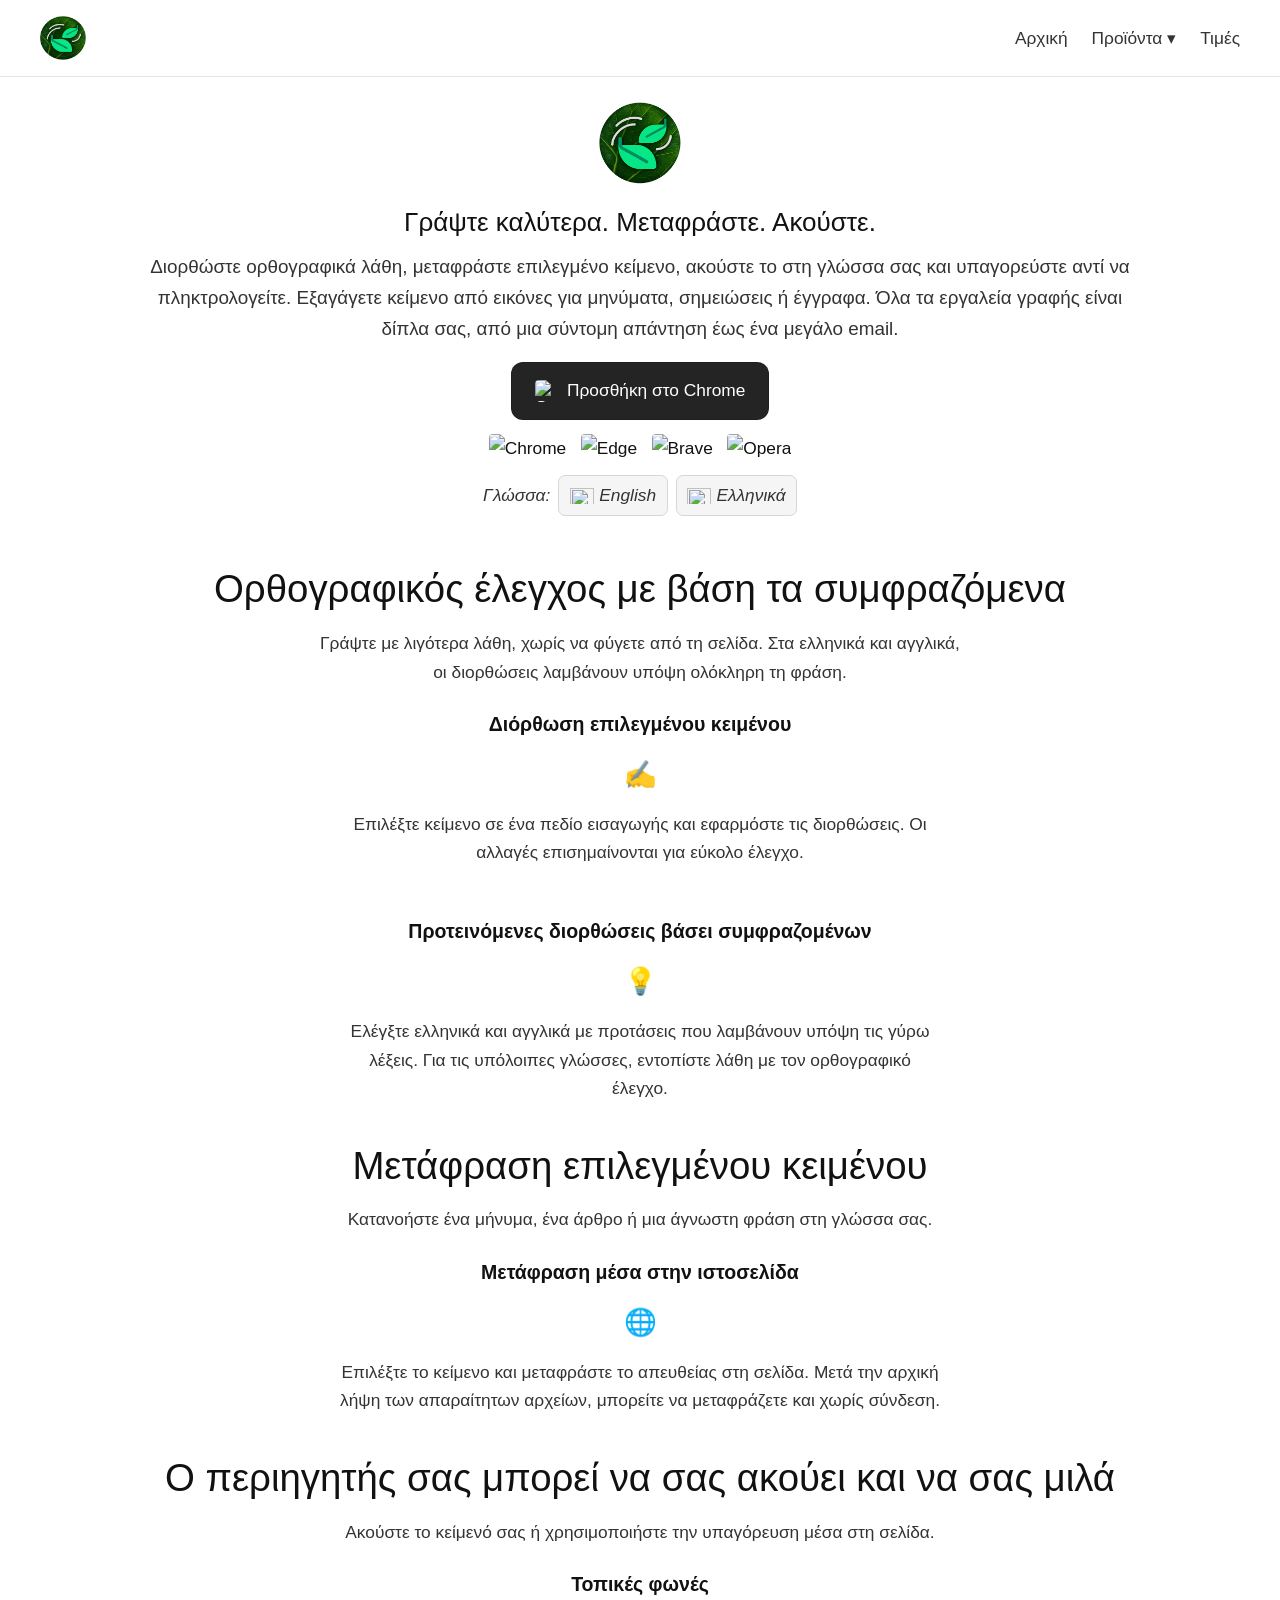
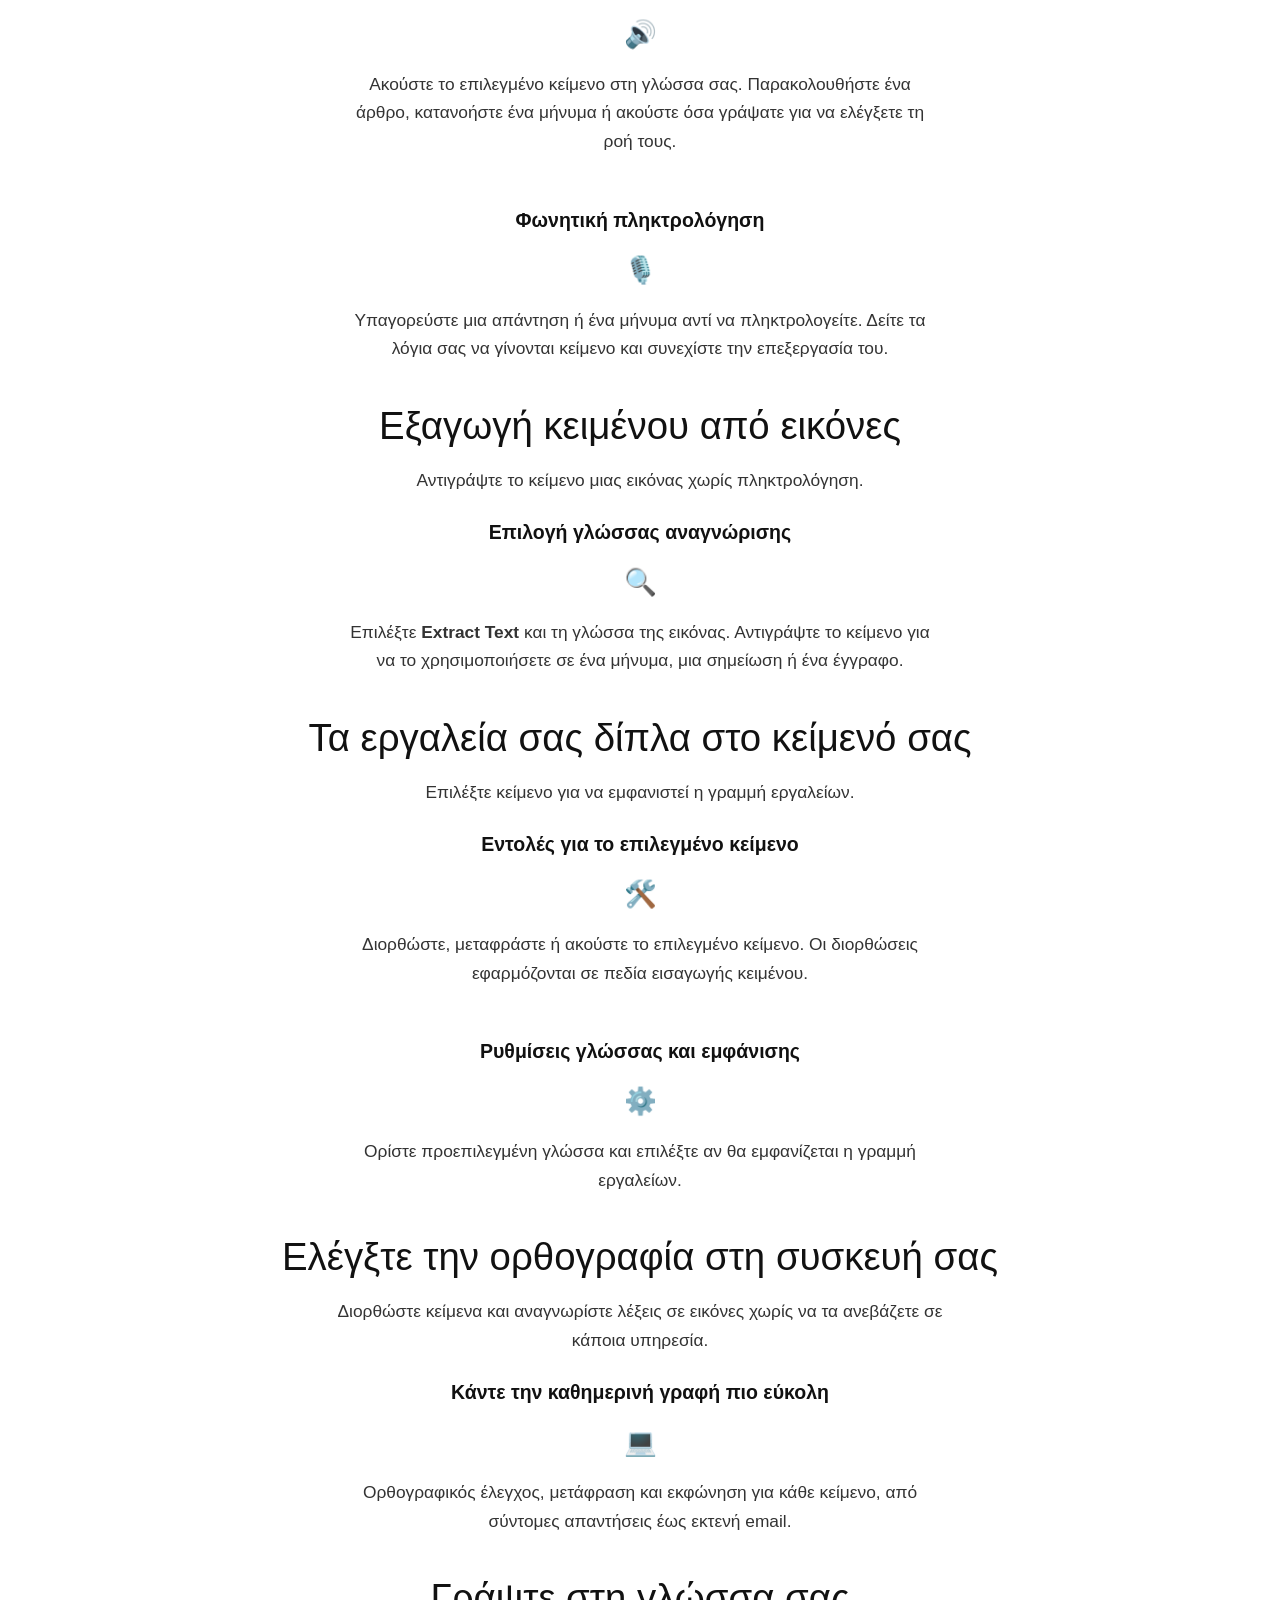
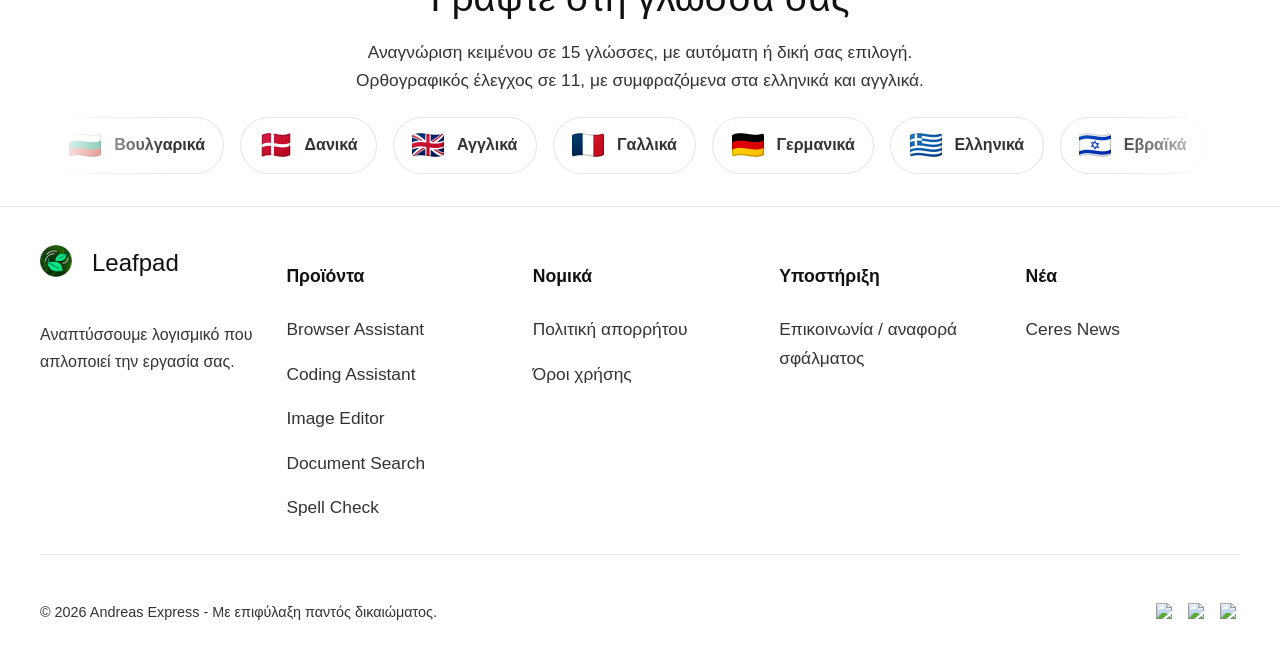
==== index-el.html @ f29f30d4 "Use standard privacy-policy.html page name" ====
<!DOCTYPE html>
<html lang="el">
<head>
<meta charset="UTF-8">
<meta name="viewport" content="width=device-width, initial-scale=1">
<title>Leafpad — Ορθογραφία, μετάφραση και φωνή</title>
<meta name="description" content="Ορθογραφικός έλεγχος, μετάφραση, υπαγόρευση και εξαγωγή κειμένου από εικόνες.">
<link rel="icon" href="web/favicon-7.png" type="image/png">
<link rel="apple-touch-icon" href="web/favicon-7.png">
<link rel="canonical" href="https://libandreas.github.io/leafpad/index-el.html">
<link rel="alternate" hreflang="en" href="https://libandreas.github.io/leafpad/index.html">
<link rel="alternate" hreflang="el" href="https://libandreas.github.io/leafpad/index-el.html">
<link rel="stylesheet" href="web/styles.css">
<link rel="stylesheet" href="web/page.css">
<script src="web/header.js" defer></script>
<script src="web/page.js" defer></script>
</head>
<body class="product-theme-page spell-page">
<nav class="top-nav">
	<div class="nav-content">
		<div class="nav-left">
			<a href="https://ceres-assistant.com/" class="nav-logo">
				<img src="web/favicon-7.png" alt="Leafpad Spell Check" title="Leafpad Spell Check" class="hero-logo-small">
			</a>
		</div>

		<div class="nav-right">
			<a href="https://ceres-assistant.com/" class="nav-link">Αρχική</a>
			<a href="#products" class="nav-link dropdown-trigger" aria-haspopup="true" aria-expanded="false">Προϊόντα &#9662;</a>
			<div class="dropdown-menu">
<a href="https://ceres-assistant.com/ceres-browser/"><strong>Browser Assistant</strong></a>
<a href="https://ceres-assistant.com/ceres-ide/"><strong>Coding Assistant</strong></a>
<a href="https://libandreas.github.io/luna-crop/index-el.html"><strong>Image Editor</strong></a>
<a href="https://libandreas.github.io/whirlpool/index-el.html"><strong>Document Search</strong></a>
<a href="https://libandreas.github.io/leafpad/index-el.html"><strong>Spell Check</strong></a>
</div>
			<a target="_blank" rel="noopener noreferrer" href="https://andreaspa.gumroad.com/l/leafpad" class="nav-link">Τιμές</a>



		</div>
	</div>
</nav>
<main class="product-page">
<div class="product-shell">
<section class="product-intro-simple">
<div class="product-intro-simple-logo"><img src="web/favicon-7.png" alt="Leafpad Spell Check"></div>
<h1 class="product-intro-simple-title">Γράψτε καλύτερα. Μεταφράστε. Ακούστε.</h1>
<p class="product-intro-simple-description">Διορθώστε ορθογραφικά λάθη, μεταφράστε επιλεγμένο κείμενο, ακούστε το στη γλώσσα σας και υπαγορεύστε αντί να πληκτρολογείτε. Εξαγάγετε κείμενο από εικόνες για μηνύματα, σημειώσεις ή έγγραφα. Όλα τα εργαλεία γραφής είναι δίπλα σας, από μια σύντομη απάντηση έως ένα μεγάλο email.</p>
<div class="product-intro-simple-actions"><div class="product-install-options"><div class="product-install-option">
<button type="button" class="pricing-cta" disabled><img src="https://www.google.com/chrome/static/images/chrome-logo-m100.svg" alt="Google Chrome"> Προσθήκη στο Chrome</button>
<span class="download-with-icons product-intro-simple-platforms"><span class="download-icons"><span title="Chrome"><img src="https://www.google.com/chrome/static/images/chrome-logo-m100.svg" alt="Chrome" width="26" height="26"></span><span title="Edge"><img src="https://img.icons8.com/color/48/ms-edge-new.png" alt="Edge" width="26" height="26"></span><span title="Brave"><img src="https://cdn.simpleicons.org/brave/FB542B" alt="Brave" width="26" height="26"></span><span title="Opera"><img src="https://cdn.simpleicons.org/opera/FF1B2D" alt="Opera" width="26" height="26"></span></span></span>
</div></div></div>
<p class="spell-language">Γλώσσα: <a href="index.html" lang="en" hreflang="en"><img src="https://flagcdn.com/24x18/gb.png" alt="" width="24" height="18"> English</a> <a href="index-el.html" lang="el" hreflang="el" aria-current="page"><img src="https://flagcdn.com/24x18/gr.png" alt="" width="24" height="18"> Ελληνικά</a></p>
</section>
<section class="product-section product-audience-section" aria-labelledby="feature-1">
<div class="product-audience-intro">
<h2 class="product-section-title" id="feature-1">Ορθογραφικός έλεγχος με βάση τα συμφραζόμενα</h2>
<p>Γράψτε με λιγότερα λάθη, χωρίς να φύγετε από τη σελίδα. Στα ελληνικά και αγγλικά, οι διορθώσεις λαμβάνουν υπόψη ολόκληρη τη φράση.</p>
</div>
<div class="product-audience-grid product-audience-grid-single">
<article class="product-audience-item">
<h3>Διόρθωση επιλεγμένου κειμένου</h3>
<div class="product-audience-icon" aria-hidden="true">✍️</div>
<p>Επιλέξτε κείμενο σε ένα πεδίο εισαγωγής και εφαρμόστε τις διορθώσεις. Οι αλλαγές επισημαίνονται για εύκολο έλεγχο.</p>
</article>
<article class="product-audience-item">
<h3>Προτεινόμενες διορθώσεις βάσει συμφραζομένων</h3>
<div class="product-audience-icon" aria-hidden="true">💡</div>
<p>Ελέγξτε ελληνικά και αγγλικά με προτάσεις που λαμβάνουν υπόψη τις γύρω λέξεις. Για τις υπόλοιπες γλώσσες, εντοπίστε λάθη με τον ορθογραφικό έλεγχο.</p>
</article>
</div>
</section>
<section class="product-section product-audience-section" aria-labelledby="feature-2">
<div class="product-audience-intro">
<h2 class="product-section-title" id="feature-2">Μετάφραση επιλεγμένου κειμένου</h2>
<p>Κατανοήστε ένα μήνυμα, ένα άρθρο ή μια άγνωστη φράση στη γλώσσα σας.</p>
</div>
<div class="product-audience-grid product-audience-grid-single">
<article class="product-audience-item">
<h3>Μετάφραση μέσα στην ιστοσελίδα</h3>
<div class="product-audience-icon" aria-hidden="true">🌐</div>
<p>Επιλέξτε το κείμενο και μεταφράστε το απευθείας στη σελίδα. Μετά την αρχική λήψη των απαραίτητων αρχείων, μπορείτε να μεταφράζετε και χωρίς σύνδεση.</p>
</article>
</div>
</section>
<section class="product-section product-audience-section" aria-labelledby="feature-3">
<div class="product-audience-intro">
<h2 class="product-section-title" id="feature-3">Ο περιηγητής σας μπορεί να σας ακούει και να σας μιλά</h2>
<p>Ακούστε το κείμενό σας ή χρησιμοποιήστε την υπαγόρευση μέσα στη σελίδα.</p>
</div>
<div class="product-audience-grid product-audience-grid-single">
<article class="product-audience-item">
<h3>Τοπικές φωνές</h3>
<div class="product-audience-icon" aria-hidden="true">🔊</div>
<p>Ακούστε το επιλεγμένο κείμενο στη γλώσσα σας. Παρακολουθήστε ένα άρθρο, κατανοήστε ένα μήνυμα ή ακούστε όσα γράψατε για να ελέγξετε τη ροή τους.</p>
</article>
<article class="product-audience-item">
<h3>Φωνητική πληκτρολόγηση</h3>
<div class="product-audience-icon" aria-hidden="true">🎙️</div>
<p>Υπαγορεύστε μια απάντηση ή ένα μήνυμα αντί να πληκτρολογείτε. Δείτε τα λόγια σας να γίνονται κείμενο και συνεχίστε την επεξεργασία του.</p>
</article>
</div>
</section>
<section class="product-section product-audience-section" aria-labelledby="feature-4">
<div class="product-audience-intro">
<h2 class="product-section-title" id="feature-4">Εξαγωγή κειμένου από εικόνες</h2>
<p>Αντιγράψτε το κείμενο μιας εικόνας χωρίς πληκτρολόγηση.</p>
</div>
<div class="product-audience-grid product-audience-grid-single">
<article class="product-audience-item">
<h3>Επιλογή γλώσσας αναγνώρισης</h3>
<div class="product-audience-icon" aria-hidden="true">🔍</div>
<p>Επιλέξτε <strong>Extract Text</strong> και τη γλώσσα της εικόνας. Αντιγράψτε το κείμενο για να το χρησιμοποιήσετε σε ένα μήνυμα, μια σημείωση ή ένα έγγραφο.</p>
</article>
</div>
</section>
<section class="product-section product-audience-section" aria-labelledby="feature-5">
<div class="product-audience-intro">
<h2 class="product-section-title" id="feature-5">Τα εργαλεία σας δίπλα στο κείμενό σας</h2>
<p>Επιλέξτε κείμενο για να εμφανιστεί η γραμμή εργαλείων.</p>
</div>
<div class="product-audience-grid product-audience-grid-single">
<article class="product-audience-item">
<h3>Εντολές για το επιλεγμένο κείμενο</h3>
<div class="product-audience-icon" aria-hidden="true">🛠️</div>
<p>Διορθώστε, μεταφράστε ή ακούστε το επιλεγμένο κείμενο. Οι διορθώσεις εφαρμόζονται σε πεδία εισαγωγής κειμένου.</p>
</article>
<article class="product-audience-item">
<h3>Ρυθμίσεις γλώσσας και εμφάνισης</h3>
<div class="product-audience-icon" aria-hidden="true">⚙️</div>
<p>Ορίστε προεπιλεγμένη γλώσσα και επιλέξτε αν θα εμφανίζεται η γραμμή εργαλείων.</p>
</article>
</div>
</section>
<section class="product-section product-audience-section" aria-labelledby="feature-6">
<div class="product-audience-intro">
<h2 class="product-section-title" id="feature-6">Ελέγξτε την ορθογραφία στη συσκευή σας</h2>
<p>Διορθώστε κείμενα και αναγνωρίστε λέξεις σε εικόνες χωρίς να τα ανεβάζετε σε κάποια υπηρεσία.</p>
</div>
<div class="product-audience-grid product-audience-grid-single">
<article class="product-audience-item">
<h3>Κάντε την καθημερινή γραφή πιο εύκολη</h3>
<div class="product-audience-icon" aria-hidden="true">💻</div>
<p>Ορθογραφικός έλεγχος, μετάφραση και εκφώνηση για κάθε κείμενο, από σύντομες απαντήσεις έως εκτενή email.</p>
</article>
</div>
</section>
<section class="product-section product-audience-section leafpad-languages" aria-labelledby="supported-languages">
<div class="product-audience-intro">
<h2 class="product-section-title" id="supported-languages">Γράψτε στη γλώσσα σας</h2>
<p>Αναγνώριση κειμένου σε 15 γλώσσες, με αυτόματη ή δική σας επιλογή. Ορθογραφικός έλεγχος σε 11, με συμφραζόμενα στα ελληνικά και αγγλικά.</p>
</div>
<div class="home-models-marquee" id="language-slider" tabindex="0" role="region" aria-label="Γλώσσες αναγνώρισης κειμένου">
<div class="home-models-track">
<div class="language-group"><div class="home-model-pill"><img src="web/flags/bg.png" alt="" width="32" height="24"><span>Βουλγαρικά</span></div>
<div class="home-model-pill"><img src="web/flags/dk.png" alt="" width="32" height="24"><span>Δανικά</span></div>
<div class="home-model-pill"><img src="web/flags/gb.png" alt="" width="32" height="24"><span>Αγγλικά</span></div>
<div class="home-model-pill"><img src="web/flags/fr.png" alt="" width="32" height="24"><span>Γαλλικά</span></div>
<div class="home-model-pill"><img src="web/flags/de.png" alt="" width="32" height="24"><span>Γερμανικά</span></div>
<div class="home-model-pill"><img src="web/flags/gr.png" alt="" width="32" height="24"><span>Ελληνικά</span></div>
<div class="home-model-pill"><img src="web/flags/il.png" alt="" width="32" height="24"><span>Εβραϊκά</span></div>
<div class="home-model-pill"><img src="web/flags/hu.png" alt="" width="32" height="24"><span>Ουγγρικά</span></div>
<div class="home-model-pill"><img src="web/flags/id.png" alt="" width="32" height="24"><span>Ινδονησιακά</span></div>
<div class="home-model-pill"><img src="web/flags/jp.png" alt="" width="32" height="24"><span>Ιαπωνικά</span></div>
<div class="home-model-pill"><img src="web/flags/br.png" alt="" width="32" height="24"><span>Πορτογαλικά (Βραζιλία)</span></div>
<div class="home-model-pill"><img src="web/flags/ro.png" alt="" width="32" height="24"><span>Ρουμανικά</span></div>
<div class="home-model-pill"><img src="web/flags/cn.png" alt="" width="32" height="24"><span>Απλοποιημένα κινεζικά</span></div>
<div class="home-model-pill"><img src="web/flags/es.png" alt="" width="32" height="24"><span>Ισπανικά (Ισπανία)</span></div>
<div class="home-model-pill"><img src="web/flags/tr.png" alt="" width="32" height="24"><span>Τουρκικά</span></div></div>
<div class="language-group" aria-hidden="true"><div class="home-model-pill"><img src="web/flags/bg.png" alt="" width="32" height="24"><span>Βουλγαρικά</span></div>
<div class="home-model-pill"><img src="web/flags/dk.png" alt="" width="32" height="24"><span>Δανικά</span></div>
<div class="home-model-pill"><img src="web/flags/gb.png" alt="" width="32" height="24"><span>Αγγλικά</span></div>
<div class="home-model-pill"><img src="web/flags/fr.png" alt="" width="32" height="24"><span>Γαλλικά</span></div>
<div class="home-model-pill"><img src="web/flags/de.png" alt="" width="32" height="24"><span>Γερμανικά</span></div>
<div class="home-model-pill"><img src="web/flags/gr.png" alt="" width="32" height="24"><span>Ελληνικά</span></div>
<div class="home-model-pill"><img src="web/flags/il.png" alt="" width="32" height="24"><span>Εβραϊκά</span></div>
<div class="home-model-pill"><img src="web/flags/hu.png" alt="" width="32" height="24"><span>Ουγγρικά</span></div>
<div class="home-model-pill"><img src="web/flags/id.png" alt="" width="32" height="24"><span>Ινδονησιακά</span></div>
<div class="home-model-pill"><img src="web/flags/jp.png" alt="" width="32" height="24"><span>Ιαπωνικά</span></div>
<div class="home-model-pill"><img src="web/flags/br.png" alt="" width="32" height="24"><span>Πορτογαλικά (Βραζιλία)</span></div>
<div class="home-model-pill"><img src="web/flags/ro.png" alt="" width="32" height="24"><span>Ρουμανικά</span></div>
<div class="home-model-pill"><img src="web/flags/cn.png" alt="" width="32" height="24"><span>Απλοποιημένα κινεζικά</span></div>
<div class="home-model-pill"><img src="web/flags/es.png" alt="" width="32" height="24"><span>Ισπανικά (Ισπανία)</span></div>
<div class="home-model-pill"><img src="web/flags/tr.png" alt="" width="32" height="24"><span>Τουρκικά</span></div></div>
</div>
</div>
</section>
</div>
</main>
<footer>

    <div class="footer-content">
        <div class="footer-section">
            <div class="footer-logo">
                <span class="star-emoji"><img style="width:32px;top:6px;position:relative;" src="web/favicon-7.png" alt="Leafpad Spell Check"></span>&nbsp;&nbsp;&nbsp;Leafpad            </div>
            <p class="footer-tagline">Αναπτύσσουμε λογισμικό που απλοποιεί την εργασία σας.</p>
        </div>

        <div class="footer-section">
            <h4>Προϊόντα</h4>
<a href="https://ceres-assistant.com/ceres-browser/">Browser Assistant</a>
<a href="https://ceres-assistant.com/ceres-ide/">Coding Assistant</a>
<a href="https://libandreas.github.io/luna-crop/index-el.html">Image Editor</a>
<a href="https://libandreas.github.io/whirlpool/index-el.html">Document Search</a>
<a href="https://libandreas.github.io/leafpad/index-el.html">Spell Check</a>
</div>

        <div class="footer-section">
            <h4>Νομικά</h4>
            <a href="web/privacy-policy.html">Πολιτική απορρήτου</a>
            <a target="_blank" href="LICENSE.html">Όροι χρήσης</a>
        </div>

        <div class="footer-section">
            <h4>Υποστήριξη</h4>

            <a href="https://ceres-assistant.com/web/contact-el.php">Επικοινωνία / αναφορά σφάλματος</a>
        </div>

        <div class="footer-section">
            <h4>Νέα</h4>
            <a href="https://ceres-assistant.com/posts/">Ceres News</a>
        </div>
    </div>
    <div class="footer-bottom">
        <p>&copy; 2026 Andreas Express - Με επιφύλαξη παντός δικαιώματος.</p>
        <div class="social-links" style="display:flex;align-items:center;gap:0.75rem;">
            <span title="YouTube"><img src="https://www.google.com/s2/favicons?domain=youtube.com&sz=64" alt="YouTube" style="width:20px;height:20px;display:block;"></span>
            <a href="https://www.linkedin.com/in/andreas-voukelatos-678758120/" target="_blank" rel="noopener noreferrer" title="LinkedIn"><img src="https://www.google.com/s2/favicons?domain=linkedin.com&sz=64" alt="LinkedIn" style="width:20px;height:20px;display:block;"></a>
            <a href="https://github.com/libandreas" target="_blank" rel="noopener noreferrer" title="GitHub"><img src="https://www.google.com/s2/favicons?domain=github.com&sz=64" alt="GitHub" style="width:20px;height:20px;display:block;"></a>
        </div>
    </div>
</footer>

</body>
</html>
---- web/styles.css ----
html{scrollbar-width: thin; scrollbar-color: rgba(100, 100, 100, 0.6) transparent;}
:root{--primary-gradient: linear-gradient(135deg, rgba(0, 0, 0, 0.86) 0%, rgba(0, 0, 0, 0.94) 100%); --secondary-gradient: linear-gradient(135deg, rgba(0, 0, 0, 0.06) 0%, rgba(0, 0, 0, 0.1) 100%); --background-dark: #ffffff; --card-bg: #ffffff; --card-text: #111111; --text-primary: #111111; --text-secondary: #333333; --text-muted: #666666; --border-soft: rgba(0, 0, 0, 0.1); --button-bg: rgba(0, 0, 0, 0.86); --button-bg-hover: rgba(0, 0, 0, 0.94); --button-text: #ffffff; --accent: #123c7c; --accent-hover: #0b56b3; --accent-soft: rgba(18, 60, 124, 0.08); --accent-border: rgba(18, 60, 124, 0.22); --glow-color: rgba(18, 60, 124, 0.16);}
body{font-family: "Noto Sans", Arial, sans-serif; font-size: 13pt; line-height: 1.65; margin: 0px; overflow-x: hidden; color: var(--text-primary); min-height: 100vh; background-attachment: fixed; background-repeat: no-repeat; display: flex; flex-direction: column; background-size: auto;}
.top-nav{background: rgba(255, 255, 255, 0.92); position: fixed; width: 100%; z-index: 1000; border-bottom: 1px solid var(--border-soft);}
.nav-content{max-width: 1200px; margin: 0px auto; padding: 1rem; display: flex; justify-content: space-between; align-items: center;}
.nav-logo{font-size: 2rem; font-weight: normal; color: var(--text-primary); display: flex; align-items: center; gap: 0.5rem; border-radius: 100%; text-decoration: none !important;}
.nav-logo:hover{color: var(--accent);}
.nav-right{display: flex; gap: 1.5rem; align-items: center;}
.nav-link{font-weight: normal; color: var(--text-secondary); text-decoration: none; transition: 0.3s;}
.nav-link:hover{color: var(--accent);}
.dropdown-trigger{display: flex; align-items: center; gap: 0.5rem; cursor: pointer;}
.dropdown-trigger i{font-size: 0.8rem; transition: transform 0.3s;}
.dropdown-menu{position: absolute; top: 100%; border: 1px solid var(--border-soft); border-radius: 10px; padding: 0.5rem; min-width: 200px; opacity: 0; visibility: hidden; transform: translateY(-10px); transition: 0.3s; z-index: 1000; background: rgb(255, 255, 255); margin-top: 0.5rem;}
@media (hover: hover) {.dropdown-trigger:hover + .dropdown-menu, .dropdown-menu:hover{opacity: 1; visibility: visible; transform: translateY(0px);}
.dropdown-trigger:hover i{transform: rotate(180deg);}}
.dropdown-trigger.active + .dropdown-menu{opacity: 1 !important; visibility: visible !important; transform: translateY(0px) !important;}
.dropdown-trigger.active i{transform: rotate(180deg) !important;}
.dropdown-menu a{display: flex; gap: 0.5rem; padding: 0.75rem 1rem; transition: 0.3s; border-radius: 5px; font-weight: 700; line-height: 1.35; text-decoration: none !important;}
.dropdown-menu a{align-items: center; color: var(--text-secondary);}
.dropdown-menu a:hover{background: var(--accent-soft); color: var(--accent);}
main{flex: 1 1 0%; padding-top: 3rem;}
.hero-logo-small{display: inline-block; width: 46px; height: 44px;}
.home-closing-section{padding-top: 0px !important;}
.home-closing-section{padding-top: 1.1rem; padding-bottom: 1.1rem;}
.home-closing-panel{padding: 1.2rem 0px; text-align: center;}
.home-closing-panel h2{margin: 0px 0px 0.9rem; font-size: 3.25rem; font-weight: 400; line-height: 1.16;}
.home-closing-panel p{max-width: 900px; margin: 0px auto; font-size: 1.18rem; color: rgb(51, 51, 51); line-height: 1.65;}
.home-closing-actions{margin-top: 1.5rem; display: flex; justify-content: center; gap: 1rem; flex-wrap: wrap;}
@keyframes home-models-scroll {0% { transform: translateX(0px); }
100% { transform: translateX(-50%); }}
footer{background: rgb(255, 255, 255); border-top: 1px solid var(--border-soft); padding: 2rem; margin-top: 2rem;}
.footer-content{max-width: 1200px; margin: 0px auto; display: grid; grid-template-columns: repeat(auto-fit, minmax(200px, 1fr)); gap: 2rem;}
.footer-section{display: flex; flex-direction: column; gap: 1rem;}
.footer-section h4{color: var(--text-primary); font-size: 1.1rem; margin-bottom: 0.5rem;}
.footer-section a{color: var(--text-secondary); text-decoration: none; transition: 0.3s; font-size: 13pt;}
.footer-section a:hover{color: var(--accent); transform: translateX(5px);}
.footer-logo{font-size: 1.5rem; font-weight: normal; color: var(--text-primary); margin-bottom: 0.5rem;}
.footer-tagline{color: var(--text-secondary); font-size: 1rem;}
.footer-bottom{max-width: 1200px; margin: 2rem auto 0px; padding-top: 2rem; border-top: 1px solid var(--border-soft); display: flex; justify-content: space-between; align-items: center; color: var(--text-secondary); font-size: 0.9rem;}
.social-links{display: flex; gap: 1rem;}
.social-links a{color: var(--text-secondary); font-size: 1.2rem; transition: 0.3s;}
.social-links a:hover{color: var(--text-primary); transform: translateY(-2px);}
.pricing{padding: 1rem 1rem 0px; max-width: 1300px; margin: 0px auto;}
.pricing h1, .pricing h2{text-align: center; margin-bottom: 1rem; background-clip: text; color: transparent; font-weight: normal; line-height: normal;}
p{line-height: unset !important;}
.pricing h1{margin-top: 50px; font-size: 2.5rem;}
.pricing h2{font-size: 2rem;}
.pricing h3{text-align: center; font-size: 1.2rem; font-weight: normal; margin: 0.5rem 0px;}
.pricing > p{text-align: center; color: var(--text-secondary); margin-bottom: 1.5rem; font-size: 1rem;}
.pricing-cta{display: inline-flex; align-items: center; justify-content: center; gap: 0.65rem; min-width: 170px; text-align: center; padding: 1rem 1.4rem; font-size: 13pt; background: var(--button-bg); color: var(--button-text); text-decoration: none; border-radius: 12px; font-weight: normal; text-transform: none; border: 1px solid rgba(0, 0, 0, 0.14); transition: 0.3s; line-height: 1.35;}
.pricing-cta i{font-size: 1.25rem; line-height: 1;}
.pricing-cta img{width: 22px; height: 22px; object-fit: contain; border-radius: 4px; flex-shrink: 0;}
.download-with-icons{display: inline-flex; align-items: center; justify-content: center; gap: 0.65rem;}
.download-icons{display: inline-flex; align-items: center; gap: 0.45rem;}
.download-icons img{width: 18px; height: 18px; border-radius: 4px; object-fit: contain;}
.download-icons i{font-size: 1rem;}
.pricing-cta:hover{transform: translateY(-2px); background: var(--button-bg-hover); color: var(--button-text);}
a{color: var(--accent);}
@keyframes shine {0% { left: -50%; }
100% { left: 100%; }}
@keyframes pulse {0%, 100% { opacity: 0.7; transform: scale(1); }
50% { opacity: 1; transform: scale(1.1); }}
@keyframes container-glow {0% { }
100% { }}
.product-theme-page{background: rgb(255, 255, 255); color: rgb(17, 17, 17);}
.product-theme-page p, .product-theme-page li{color: rgb(51, 51, 51);}
.product-shell{width: min(1180px, 100% - 32px); min-width: 0px; margin: 0px auto;}
.product-intro-simple{padding: 54px 0px 10px; text-align: center;}
.product-intro-simple-logo{margin-bottom: 14px;}
.product-intro-simple-logo img{width: 82px; height: 82px; object-fit: contain;}
.product-intro-simple-title{margin: 0px 0px 14px; font-weight: 400; line-height: 1.16;}
.product-intro-simple-description{max-width: 980px; margin: 0px auto; font-size: 1.18rem; font-weight: 400; line-height: 1.62;}
.product-intro-simple-actions{display: grid; justify-items: center; gap: 0.9rem; margin-top: 18px;}
.product-install-options{display: flex; align-items: flex-start; justify-content: center; gap: 1rem;}
.product-install-option{display: grid; justify-items: center; gap: 0.9rem;}
.product-install-note{color: var(--text-muted); font-size: 0.78rem; line-height: 1.35; text-align: center;}
.product-intro-simple-platforms{padding: 0px; border: 0px; background: transparent;}
.product-intro-simple-platforms .download-icons{display: flex; align-items: center; justify-content: center; gap: 0.9rem;}
.product-intro-simple-platforms .download-icons img{width: 26px; height: 26px;}
.product-intro-simple-platforms .download-icons i{font-size: 1.45rem;}
.home-closing-panel .product-intro-simple-platforms{display: block; margin-top: 10px;}
.product-shot{text-align: center;}
.product-shot img{width: auto; max-width: min(100%, 700px); height: auto; max-height: calc(100dvh - 128px); border-radius: 18px;}
.product-section{margin-top: 40px;}
.product-section-title{margin: 0px 0px 12px; font-size: clamp(1.85rem, 3vw, 2.8rem); font-weight: 400; line-height: 1.18; text-align: center; text-wrap: balance;}
.product-capability-shell{display: grid; grid-template-columns: 1fr; gap: 18px; margin-top: -20px; padding-top: 40px; border-top: 1px dashed silver;}
.product-capability-intro{padding: 8px 6px 0px; text-align: center;}
.product-capability-intro p{max-width: 72ch; margin: 0px auto; font-size: 13pt; line-height: 1.62;}
.product-capability-grid{display: grid; grid-template-columns: repeat(auto-fit, minmax(220px, 1fr)); gap: 18px;}
.product-capability-card{padding: 22px 22px 20px; border: 1px solid var(--border-soft); border-radius: 24px; background: rgb(255, 255, 255); text-align: center;}
.product-capability-card h3{margin: 0px 0px 10px; font-size: 1.12rem; font-weight: 400;}
.product-capability-card p{font-size: 0.98rem; line-height: 1.58;}
.product-audience-section{min-width: 0px; padding-top: 0px; text-align: center;}
.product-audience-intro{min-width: 0px; margin-bottom: 1.35rem;}
.product-audience-intro p{max-width: 68ch; margin-right: auto; margin-left: auto; overflow-wrap: anywhere;}
.product-audience-grid{display: grid; grid-template-columns: repeat(2, minmax(0px, 1fr)); gap: clamp(1.4rem, 4vw, 3rem);}
.product-audience-grid.product-audience-grid-single{grid-template-columns: 1fr; max-width: 600px; margin: 0px auto;}
.product-audience-item h3{margin: 0px; font-size: 1.22rem; font-weight: 700;}
.product-audience-icon{display: flex; align-items: center; justify-content: center; margin: 0.8rem 0px 0.85rem; color: var(--accent); font-size: 1.65rem;}
.product-audience-item p{margin: 0px; font-size: 13pt; line-height: 1.62; overflow-wrap: anywhere;}
@media (max-width: 768px) {.footer-content{grid-template-columns: 1fr;}
.footer-bottom{flex-direction: column; text-align: center; gap: 1rem;}
.top-nav{display: block; position: relative; margin-top: 22px;}
main{padding-top: 0px;}
.nav-content{flex-direction: column; gap: 1rem; padding: 0.35rem 1rem 1rem;}
.nav-right{flex-wrap: wrap; justify-content: center;}
.product-intro-simple-platforms{display: flex; width: 100%; min-width: 0px; justify-content: center;}
.product-intro-simple-platforms .download-icons{width: 100%; min-width: 0px; flex-wrap: wrap; justify-content: center;}
.pricing{padding: 2rem 1rem;}
.pricing h2{font-size: 2rem;}
h3{font-size: 1.4rem; overflow-wrap: break-word;}
.product-page .product-capability-card{padding: 26px;}
.product-page .product-audience-grid{grid-template-columns: 1fr; gap: 1.15rem;}
.product-page .product-shell{width: min(100% - 18px, 1180px);}
.product-page .product-intro-simple{padding: 18px 0px 6px;}
.product-page .product-intro-simple-logo img{width: 72px; height: 72px;}
.product-page .product-intro-simple-title{margin-bottom: 10px; font-size: 1.95rem;}
.product-page .product-intro-simple-description{max-width: 34rem; font-size: 1.05rem;}
.product-page .product-intro-simple-actions{margin-top: 14px;}
.product-page .product-install-options{flex-direction: column; align-items: center; gap: 1.5rem;}
.product-page .product-audience-intro{width: 100%;}}
@keyframes bounce {0%, 20%, 50%, 80%, 100% { transform: translateY(0px); }
40% { transform: translateY(-12px); }
60% { transform: translateY(-6px); }}
---- web/page.css ----
.spell-page{min-height:100vh;display:flex;flex-direction:column}.spell-page .product-page{flex:1}.spell-language{margin:0.75rem 0 0;color:#777777;font-style:italic;display:flex;align-items:center;justify-content:center;gap:0.5rem;flex-wrap:wrap}.spell-language a{display:inline-flex;align-items:center;gap:0.35rem;padding:0.35rem 0.65rem;color:inherit;text-decoration:none;background:#f5f5f5;border:1px solid #d7d7d7;border-radius:7px}

/* Language marquee adapted from Whirlpool. */
.leafpad-languages .home-models-marquee{position: relative; overflow: hidden; mask-image: linear-gradient(to right, transparent, black 10%, black 90%, transparent);}
.leafpad-languages .home-models-track{display: flex; align-items: center; gap: 1rem; width: max-content; animation: 34s linear 0s infinite normal none running home-models-scroll;}
.leafpad-languages .home-model-pill{display: inline-flex; align-items: center; gap: 0.8rem; padding: 0.9rem 1.15rem; border-radius: 999px; background: rgb(255, 255, 255); border: 1px solid var(--border-soft); white-space: nowrap;}
.leafpad-languages .home-model-pill img{width: 28px; height: 28px; border-radius: 50%; flex: 0 0 auto;}
.leafpad-languages .home-model-pill span{font-size: 1rem; font-weight: 700; color: rgb(51, 51, 51);}
@keyframes home-models-scroll {0% { transform: translateX(0px); }
100% { transform: translateX(-50%); }}

.leafpad-languages .home-models-track{gap:0;animation-duration:40s}
.leafpad-languages .language-group{display:flex;align-items:center;gap:1rem;padding-right:1rem;flex-shrink:0}
.leafpad-languages .home-model-pill img{width:32px;height:24px;object-fit:contain;border-radius:3px}
.leafpad-languages .home-models-marquee:focus-visible{outline:2px solid var(--accent);outline-offset:3px}
@media(prefers-reduced-motion:reduce){.leafpad-languages .home-models-marquee{overflow-x:auto;mask-image:none}.leafpad-languages .home-models-track{animation:none}.leafpad-languages .language-group[aria-hidden]{display:none}}

/* Installation layout shared with Luna. */
.product-install-options{display: flex; align-items: flex-start; justify-content: center; gap: 1rem;}
.product-install-option{display: grid; justify-items: center; gap: 0.9rem;}
.product-intro-simple-platforms{padding: 0px; border: 0px; background: transparent;}
.product-intro-simple-platforms .download-icons{display: flex; align-items: center; justify-content: center; gap: 0.9rem;}
.product-intro-simple-platforms .download-icons img{width: 26px; height: 26px;}
.product-intro-simple-platforms .download-icons i{font-size: 1.45rem;}
.product-intro-simple-platforms{display: flex; width: 100%; min-width: 0px; justify-content: center;}
.product-intro-simple-platforms .download-icons{width: 100%; min-width: 0px; flex-wrap: wrap; justify-content: center;}
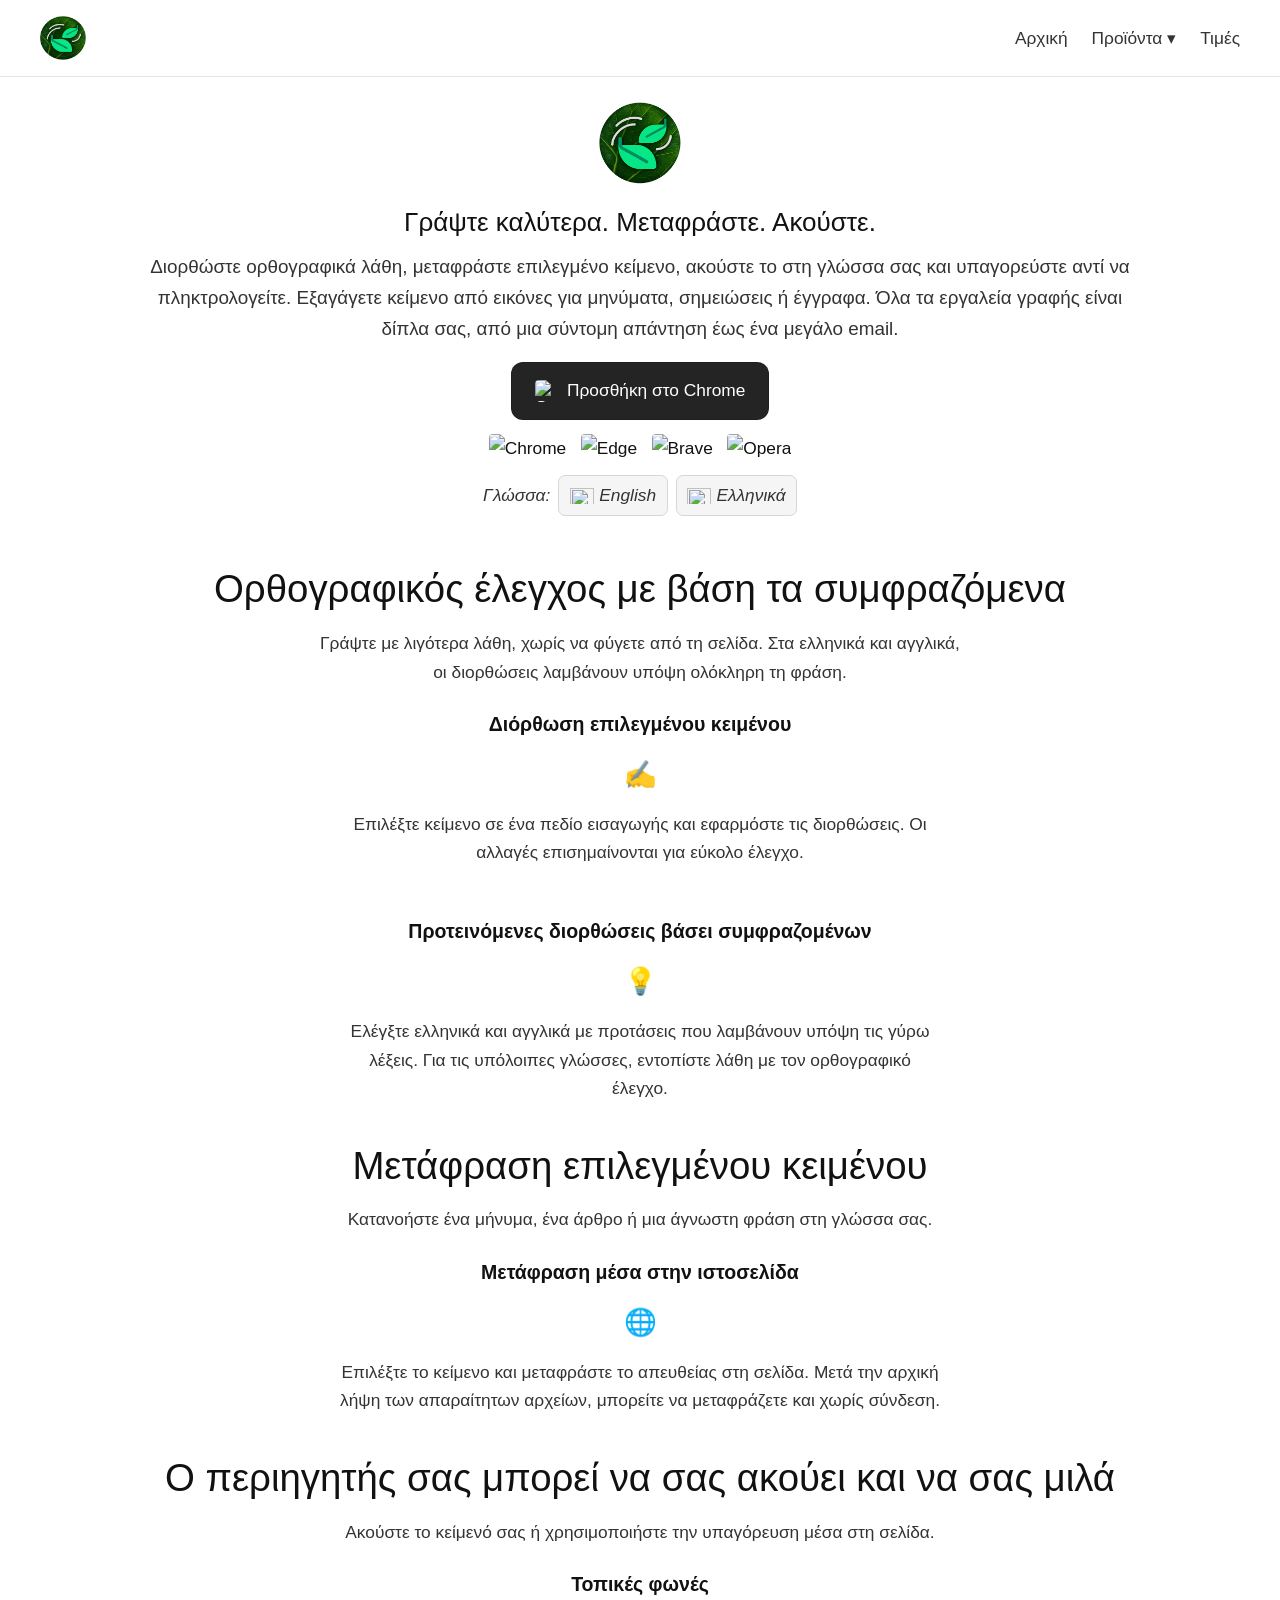
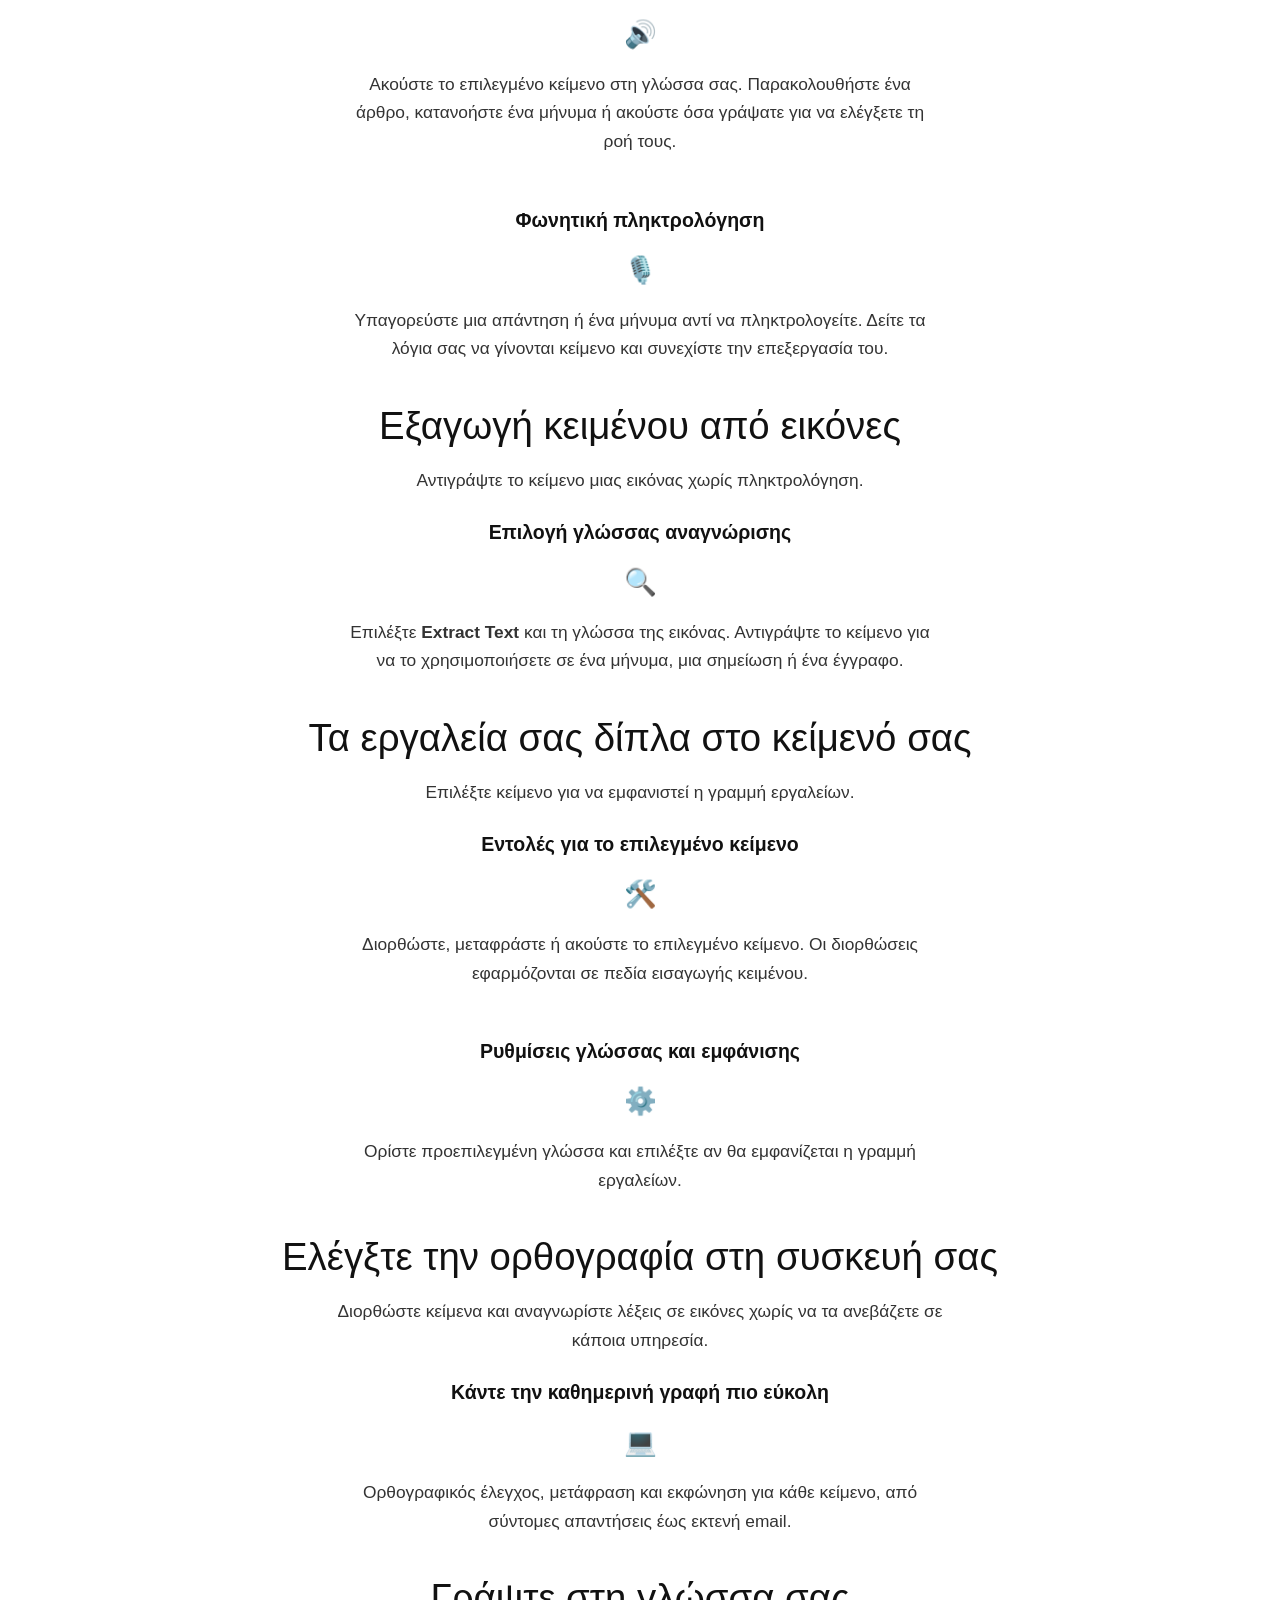
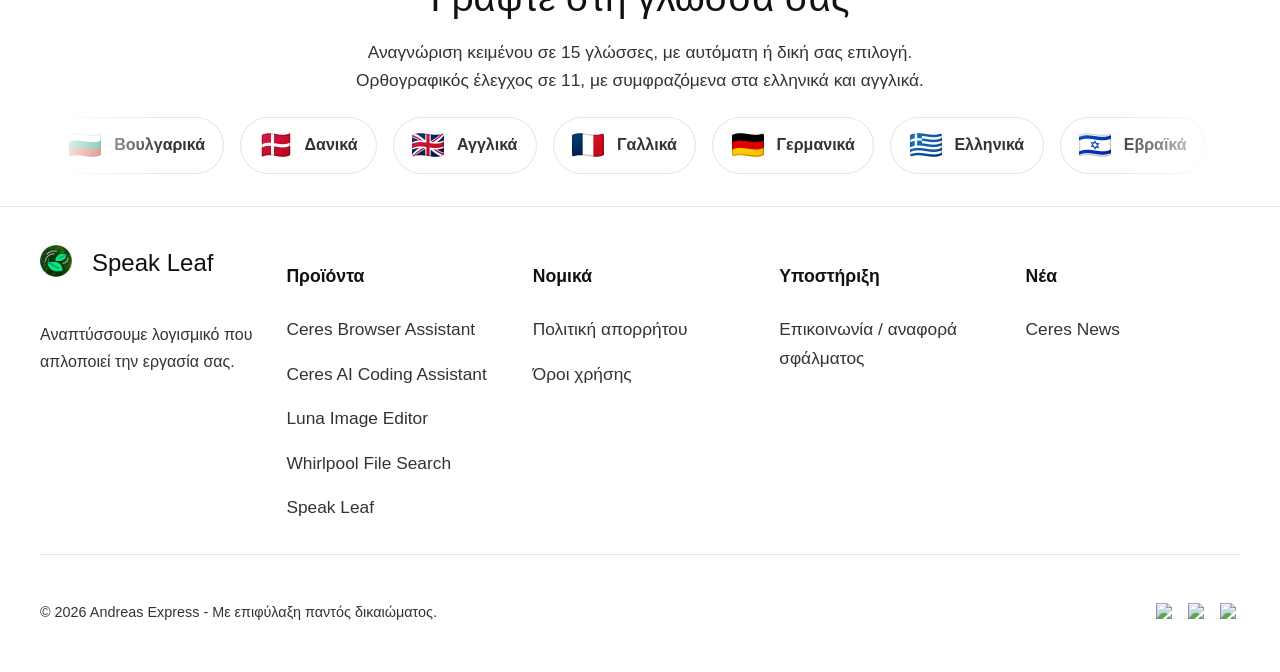
==== commit f0a60cef: "Update product names, website copy and links" ====
--- a/index-el.html
+++ b/index-el.html
@@ -7,20 +7,21 @@
 <meta name="description" content="Ορθογραφικός έλεγχος, μετάφραση, υπαγόρευση και εξαγωγή κειμένου από εικόνες.">
 <link rel="icon" href="web/favicon-7.png" type="image/png">
 <link rel="apple-touch-icon" href="web/favicon-7.png">
-<link rel="canonical" href="https://libandreas.github.io/leafpad/index-el.html">
-<link rel="alternate" hreflang="en" href="https://libandreas.github.io/leafpad/index.html">
-<link rel="alternate" hreflang="el" href="https://libandreas.github.io/leafpad/index-el.html">
+<link rel="canonical" href="https://libandreas.github.io/speak-leaf/index-el.html">
+<link rel="alternate" hreflang="en" href="https://libandreas.github.io/speak-leaf/index.html">
+<link rel="alternate" hreflang="el" href="https://libandreas.github.io/speak-leaf/index-el.html">
 <link rel="stylesheet" href="web/styles.css">
 <link rel="stylesheet" href="web/page.css">
 <script src="web/header.js" defer></script>
 <script src="web/page.js" defer></script>
+<meta property="og:image" content="https://libandreas.github.io/speak-leaf/web/social-preview.jpg">
 </head>
 <body class="product-theme-page spell-page">
 <nav class="top-nav">
 	<div class="nav-content">
 		<div class="nav-left">
 			<a href="https://ceres-assistant.com/" class="nav-logo">
-				<img src="web/favicon-7.png" alt="Leafpad Spell Check" title="Leafpad Spell Check" class="hero-logo-small">
+				<img src="web/favicon-7.png" alt="Speak Leaf" title="Speak Leaf" class="hero-logo-small">
 			</a>
 		</div>
 
@@ -28,13 +29,13 @@
 			<a href="https://ceres-assistant.com/" class="nav-link">Αρχική</a>
 			<a href="#products" class="nav-link dropdown-trigger" aria-haspopup="true" aria-expanded="false">Προϊόντα &#9662;</a>
 			<div class="dropdown-menu">
-<a href="https://ceres-assistant.com/ceres-browser/"><strong>Browser Assistant</strong></a>
-<a href="https://ceres-assistant.com/ceres-ide/"><strong>Coding Assistant</strong></a>
-<a href="https://libandreas.github.io/luna-crop/index-el.html"><strong>Image Editor</strong></a>
-<a href="https://libandreas.github.io/whirlpool/index-el.html"><strong>Document Search</strong></a>
-<a href="https://libandreas.github.io/leafpad/index-el.html"><strong>Spell Check</strong></a>
-</div>
-			<a target="_blank" rel="noopener noreferrer" href="https://andreaspa.gumroad.com/l/leafpad" class="nav-link">Τιμές</a>
+<a href="https://ceres-assistant.com/ceres-browser/"><strong>Ceres Browser Assistant</strong></a>
+<a href="https://ceres-assistant.com/ceres-ide/"><strong>Ceres AI Coding Assistant</strong></a>
+<a href="https://libandreas.github.io/luna-crop/index-el.html"><strong>Luna Image Editor</strong></a>
+<a href="https://libandreas.github.io/whirlpool/index-el.html"><strong>Whirlpool File Search</strong></a>
+<a href="index-el.html"><strong>Speak Leaf</strong></a>
+</div>
+			<a target="_blank" rel="noopener noreferrer" href="https://andreaspa.gumroad.com/l/speak-leaf" class="nav-link">Τιμές</a>
 
 
 
@@ -44,7 +45,7 @@
 <main class="product-page">
 <div class="product-shell">
 <section class="product-intro-simple">
-<div class="product-intro-simple-logo"><img src="web/favicon-7.png" alt="Leafpad Spell Check"></div>
+<div class="product-intro-simple-logo"><img src="web/favicon-7.png" alt="Speak Leaf"></div>
 <h1 class="product-intro-simple-title">Γράψτε καλύτερα. Μεταφράστε. Ακούστε.</h1>
 <p class="product-intro-simple-description">Διορθώστε ορθογραφικά λάθη, μεταφράστε επιλεγμένο κείμενο, ακούστε το στη γλώσσα σας και υπαγορεύστε αντί να πληκτρολογείτε. Εξαγάγετε κείμενο από εικόνες για μηνύματα, σημειώσεις ή έγγραφα. Όλα τα εργαλεία γραφής είναι δίπλα σας, από μια σύντομη απάντηση έως ένα μεγάλο email.</p>
 <div class="product-intro-simple-actions"><div class="product-install-options"><div class="product-install-option">
@@ -193,17 +194,17 @@
     <div class="footer-content">
         <div class="footer-section">
             <div class="footer-logo">
-                <span class="star-emoji"><img style="width:32px;top:6px;position:relative;" src="web/favicon-7.png" alt="Leafpad Spell Check"></span>&nbsp;&nbsp;&nbsp;Leafpad            </div>
+                <span class="star-emoji"><img style="width:32px;top:6px;position:relative;" src="web/favicon-7.png" alt="Speak Leaf"></span>&nbsp;&nbsp;&nbsp;Speak Leaf            </div>
             <p class="footer-tagline">Αναπτύσσουμε λογισμικό που απλοποιεί την εργασία σας.</p>
         </div>
 
         <div class="footer-section">
             <h4>Προϊόντα</h4>
-<a href="https://ceres-assistant.com/ceres-browser/">Browser Assistant</a>
-<a href="https://ceres-assistant.com/ceres-ide/">Coding Assistant</a>
-<a href="https://libandreas.github.io/luna-crop/index-el.html">Image Editor</a>
-<a href="https://libandreas.github.io/whirlpool/index-el.html">Document Search</a>
-<a href="https://libandreas.github.io/leafpad/index-el.html">Spell Check</a>
+<a href="https://ceres-assistant.com/ceres-browser/">Ceres Browser Assistant</a>
+<a href="https://ceres-assistant.com/ceres-ide/">Ceres AI Coding Assistant</a>
+<a href="https://libandreas.github.io/luna-crop/index-el.html">Luna Image Editor</a>
+<a href="https://libandreas.github.io/whirlpool/index-el.html">Whirlpool File Search</a>
+<a href="index-el.html">Speak Leaf</a>
 </div>
 
         <div class="footer-section">
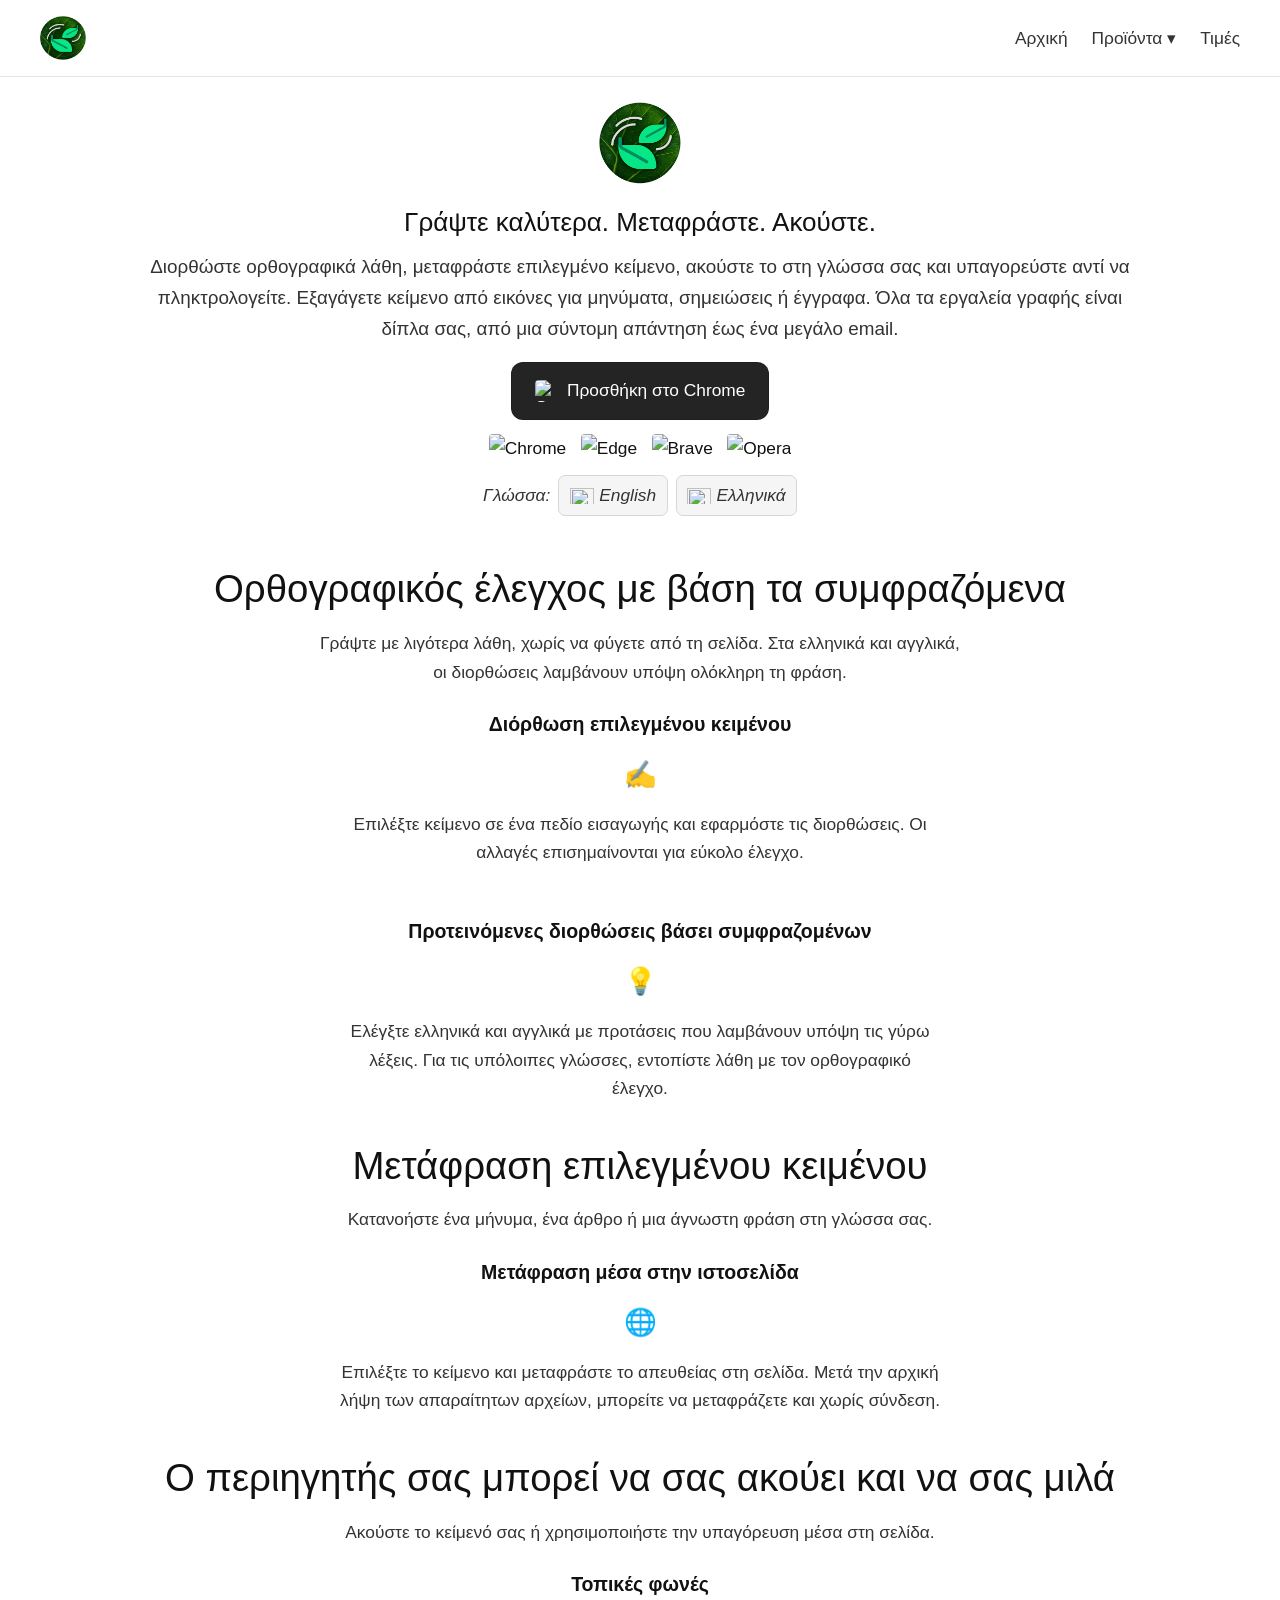
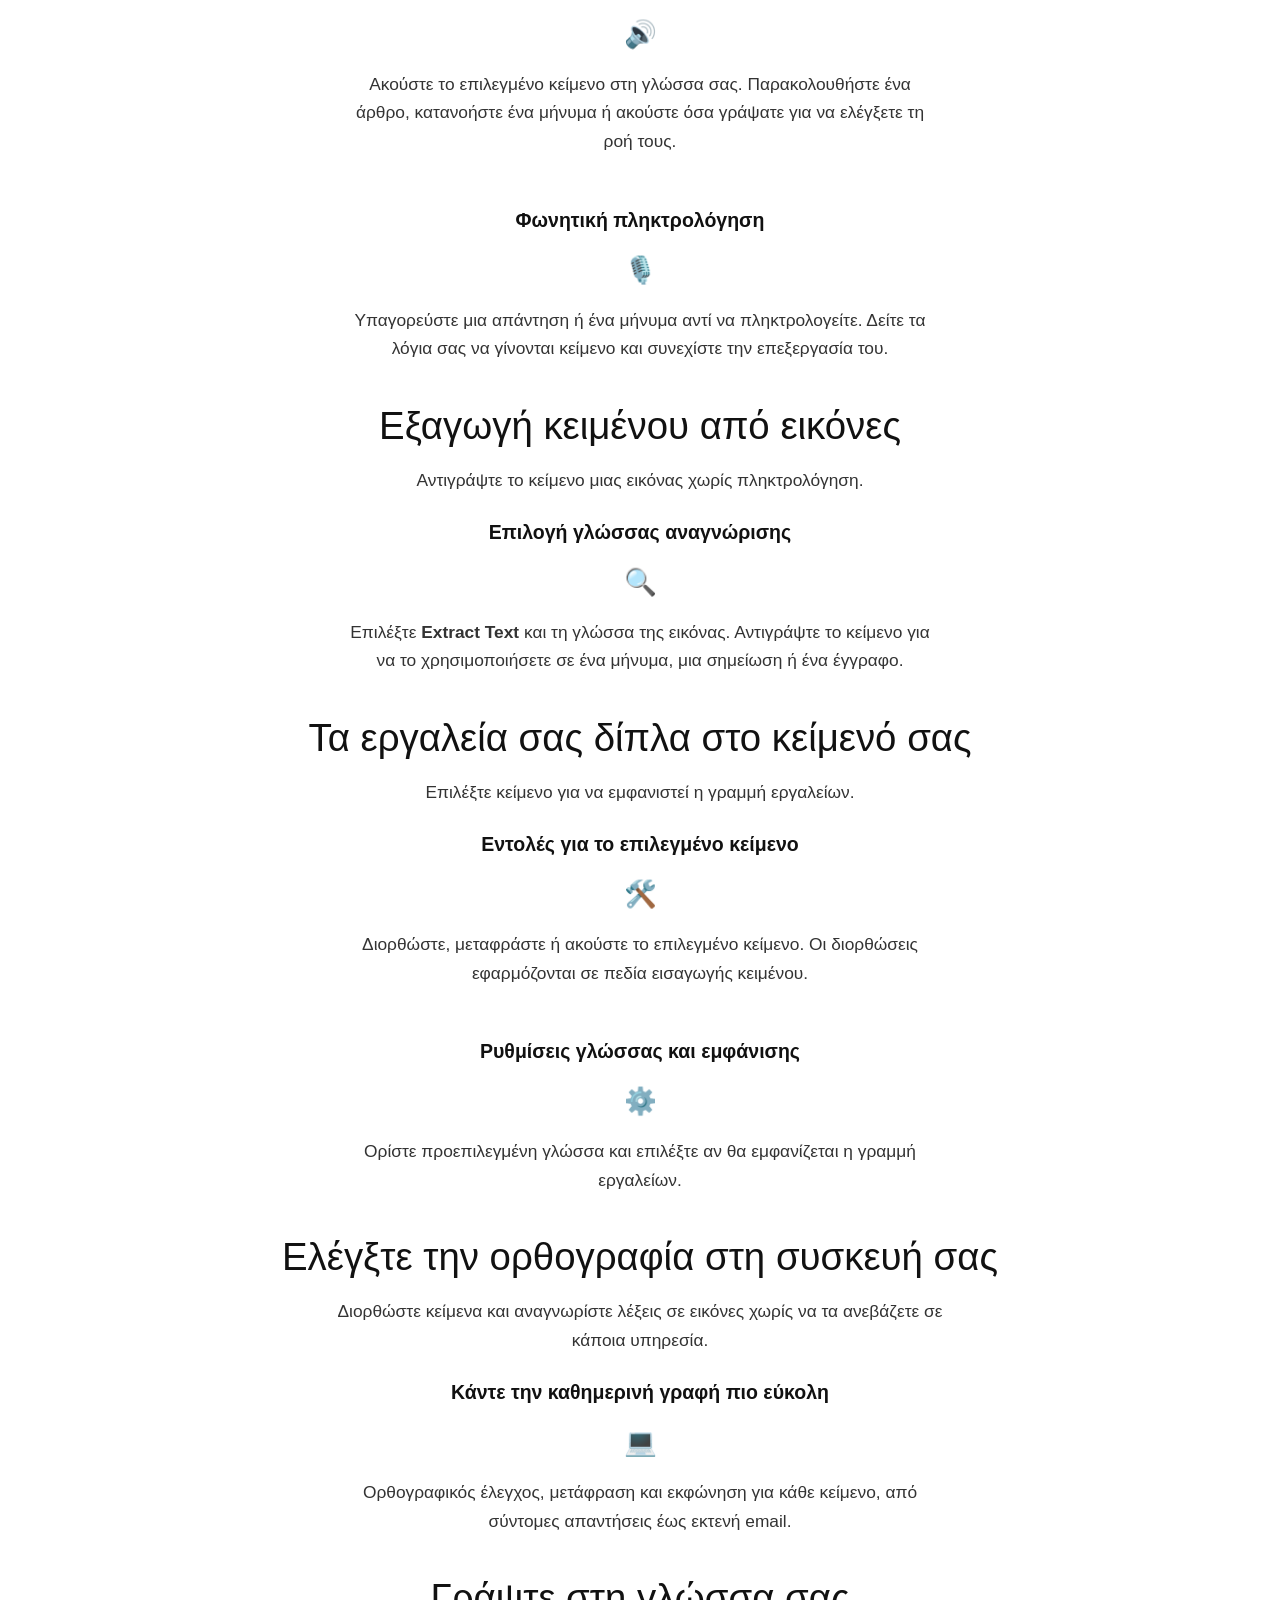
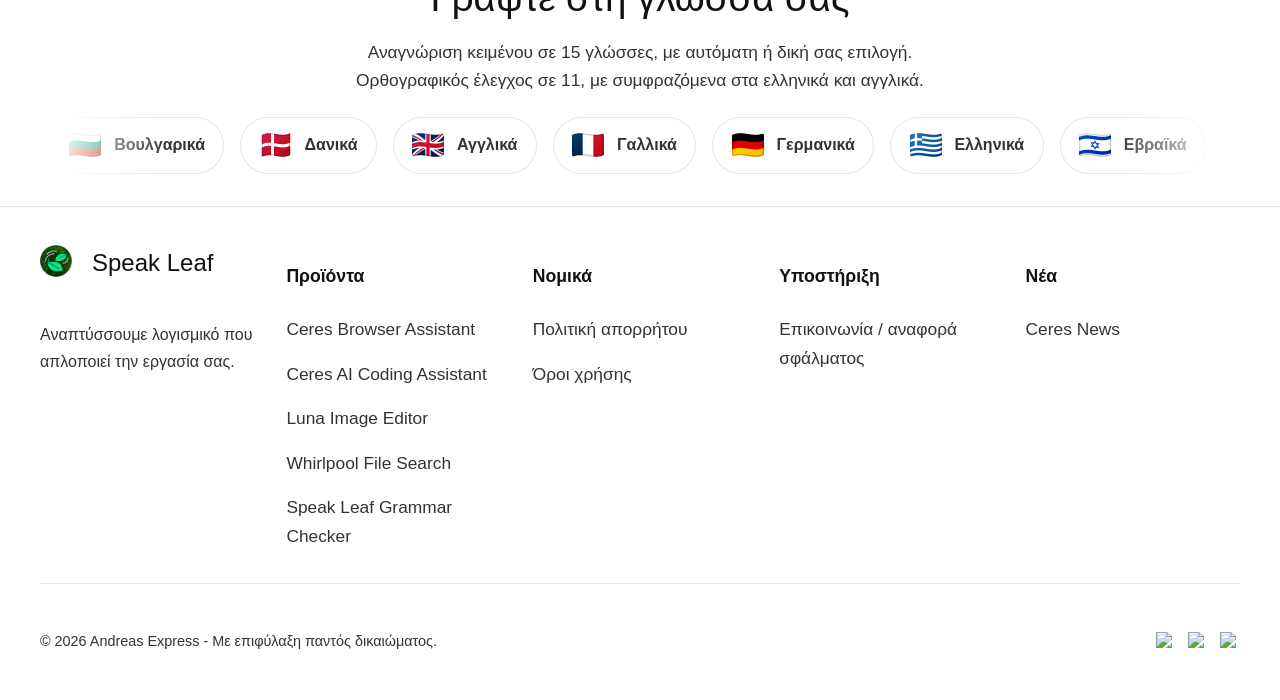
==== commit 9fecb86c: "Use Speak Leaf Grammar Checker in navigation menus" ====
--- a/index-el.html
+++ b/index-el.html
@@ -33,7 +33,7 @@
 <a href="https://ceres-assistant.com/ceres-ide/"><strong>Ceres AI Coding Assistant</strong></a>
 <a href="https://libandreas.github.io/luna-crop/index-el.html"><strong>Luna Image Editor</strong></a>
 <a href="https://libandreas.github.io/whirlpool/index-el.html"><strong>Whirlpool File Search</strong></a>
-<a href="index-el.html"><strong>Speak Leaf</strong></a>
+<a href="index-el.html"><strong>Speak Leaf Grammar Checker</strong></a>
 </div>
 			<a target="_blank" rel="noopener noreferrer" href="https://andreaspa.gumroad.com/l/speak-leaf" class="nav-link">Τιμές</a>
 
@@ -204,7 +204,7 @@
 <a href="https://ceres-assistant.com/ceres-ide/">Ceres AI Coding Assistant</a>
 <a href="https://libandreas.github.io/luna-crop/index-el.html">Luna Image Editor</a>
 <a href="https://libandreas.github.io/whirlpool/index-el.html">Whirlpool File Search</a>
-<a href="index-el.html">Speak Leaf</a>
+<a href="index-el.html">Speak Leaf Grammar Checker</a>
 </div>
 
         <div class="footer-section">
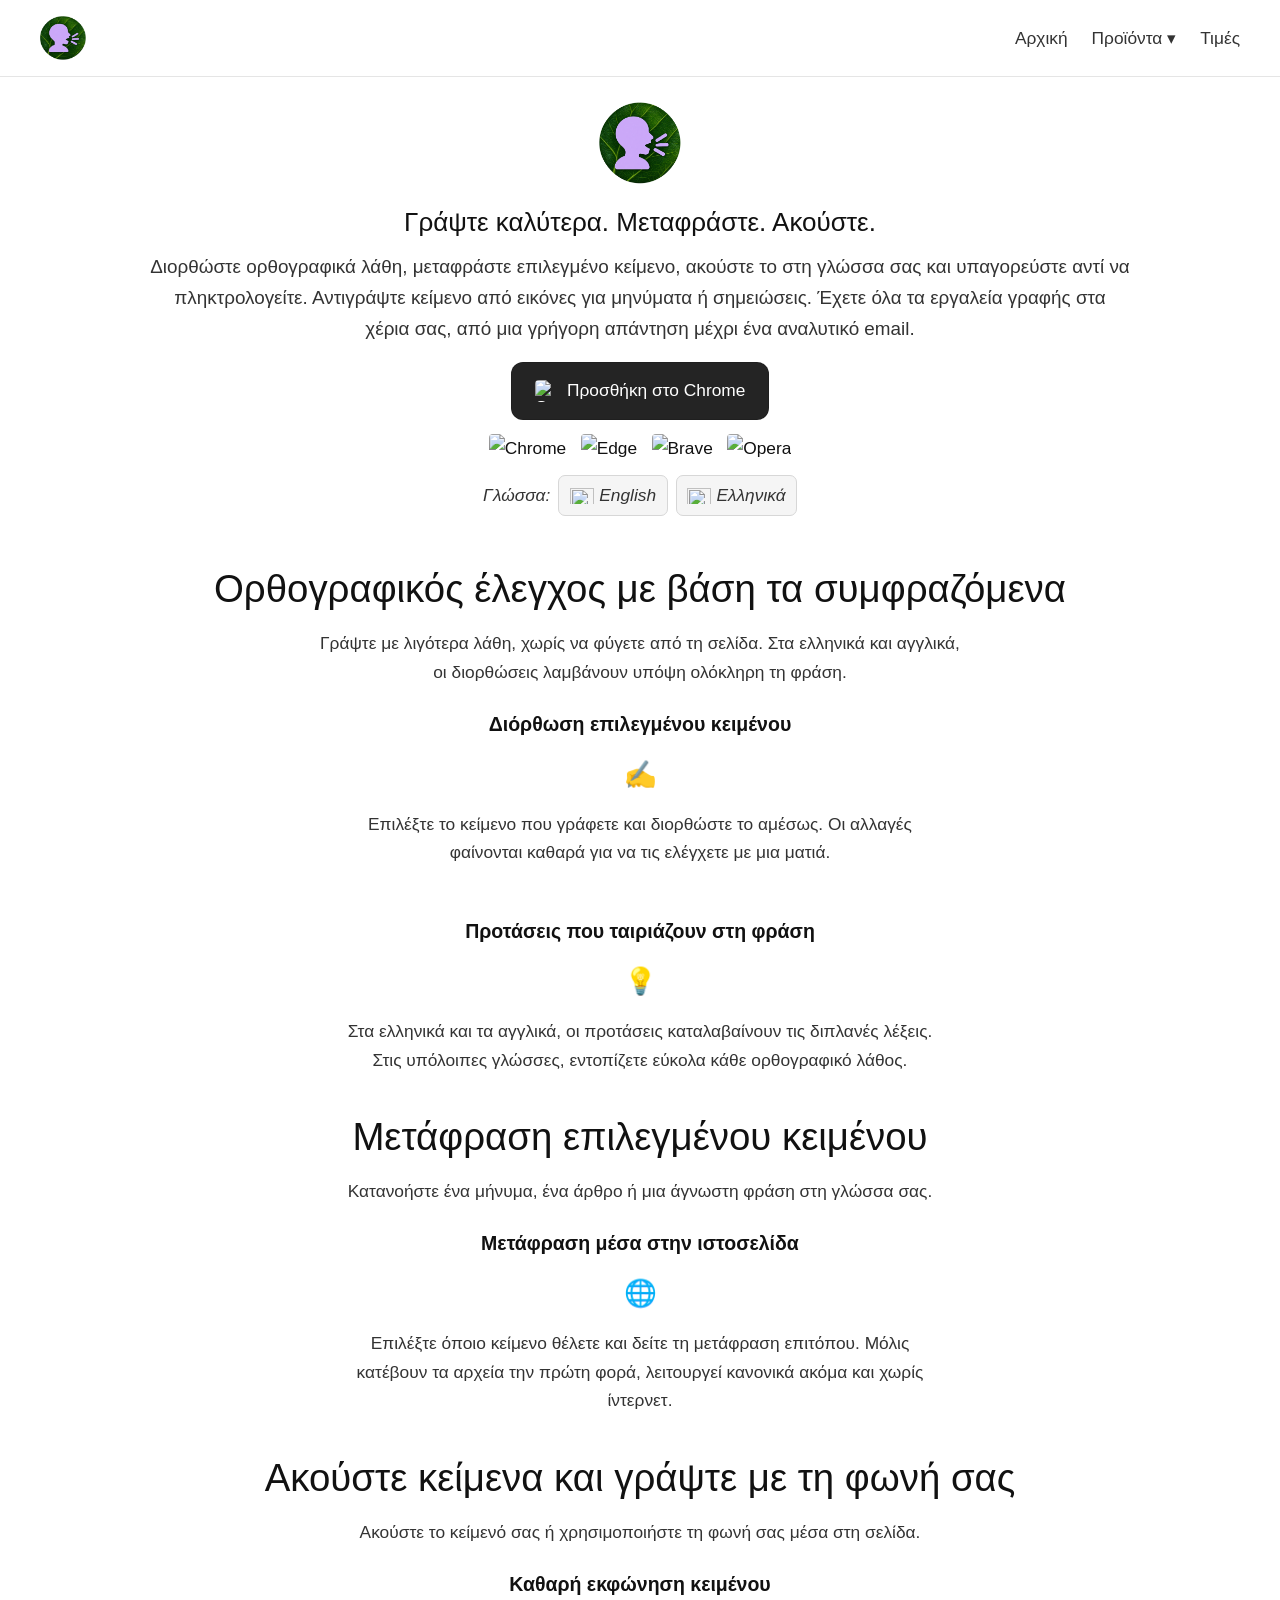
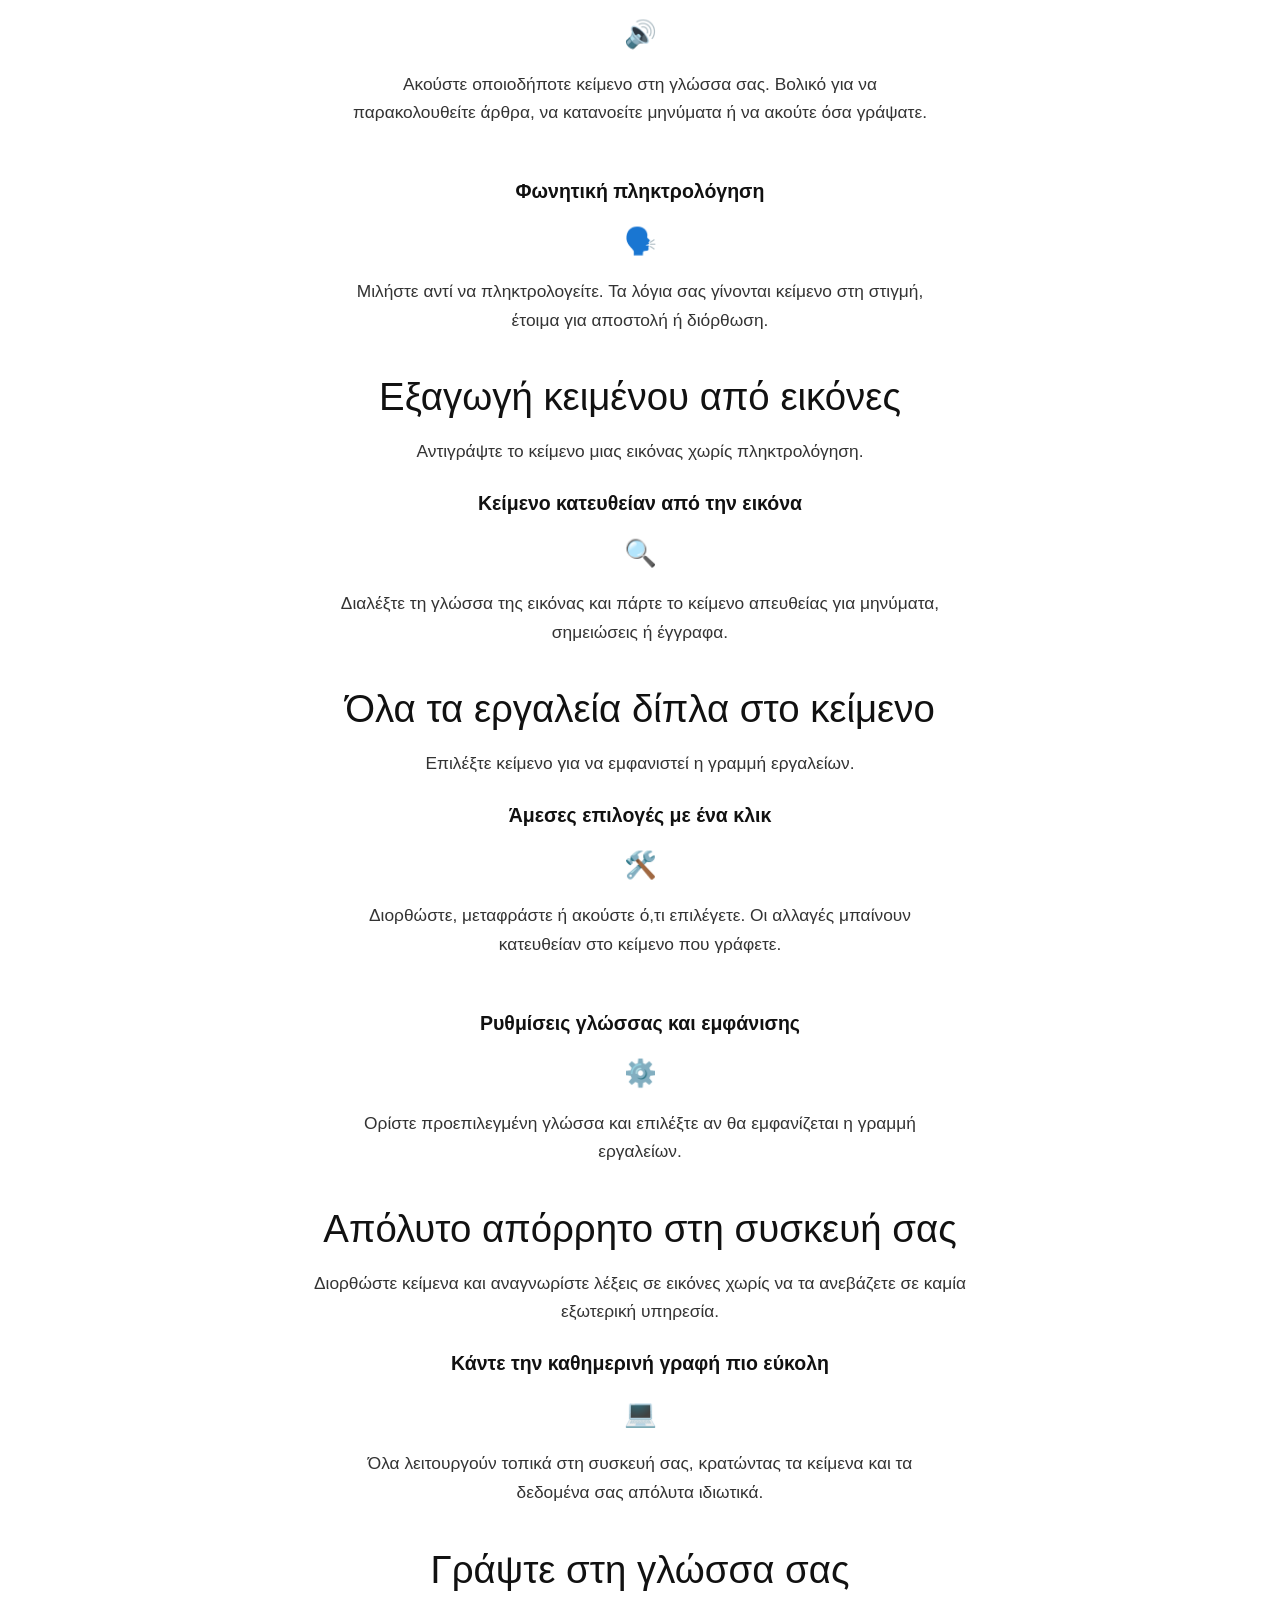
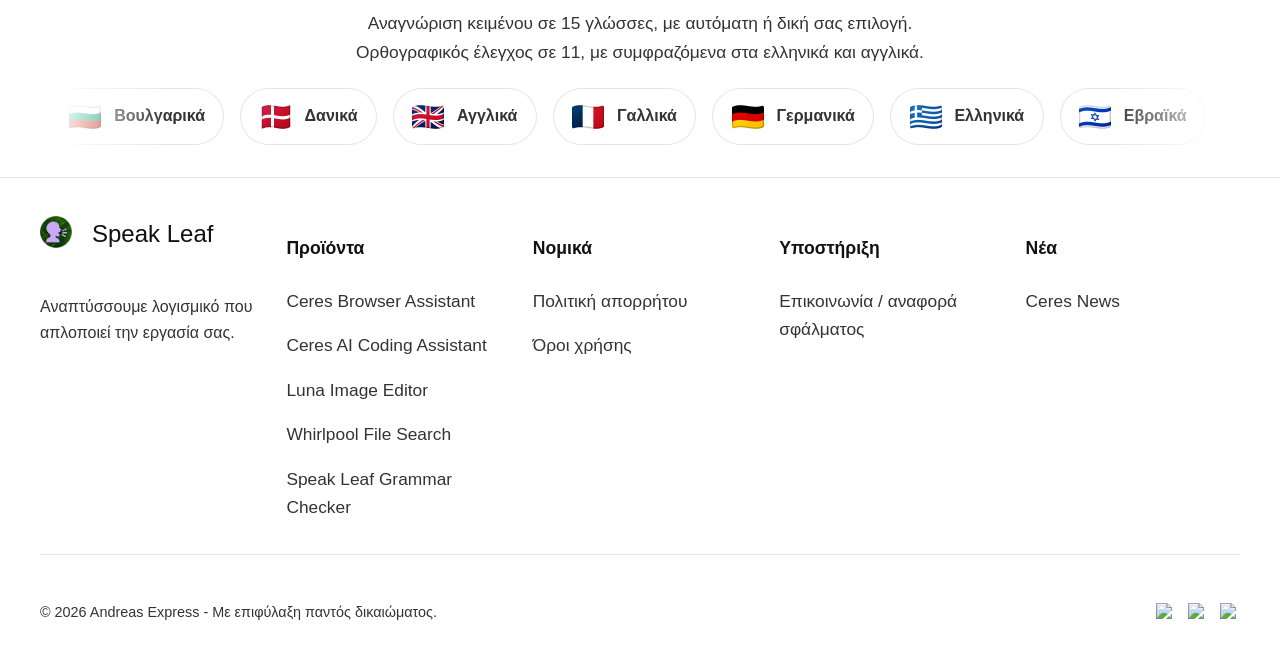
==== commit d055c4b1: "Revise README and HTML files for clarity and consistency in feature descriptions" ====
--- a/index-el.html
+++ b/index-el.html
@@ -3,10 +3,10 @@
 <head>
 <meta charset="UTF-8">
 <meta name="viewport" content="width=device-width, initial-scale=1">
-<title>Leafpad — Ορθογραφία, μετάφραση και φωνή</title>
+<title>Ορθογραφικός έλεγχος και μετάφραση χωρίς σύνδεση / Speak Leaf</title>
 <meta name="description" content="Ορθογραφικός έλεγχος, μετάφραση, υπαγόρευση και εξαγωγή κειμένου από εικόνες.">
-<link rel="icon" href="web/favicon-7.png" type="image/png">
-<link rel="apple-touch-icon" href="web/favicon-7.png">
+<link rel="icon" href="favicon-7.png" type="image/png">
+<link rel="apple-touch-icon" href="favicon-7.png">
 <link rel="canonical" href="https://libandreas.github.io/speak-leaf/index-el.html">
 <link rel="alternate" hreflang="en" href="https://libandreas.github.io/speak-leaf/index.html">
 <link rel="alternate" hreflang="el" href="https://libandreas.github.io/speak-leaf/index-el.html">
@@ -14,14 +14,14 @@
 <link rel="stylesheet" href="web/page.css">
 <script src="web/header.js" defer></script>
 <script src="web/page.js" defer></script>
-<meta property="og:image" content="https://libandreas.github.io/speak-leaf/web/social-preview.jpg">
+<meta property="og:image" content="https://libandreas.github.io/speak-leaf/social-preview.jpg">
 </head>
 <body class="product-theme-page spell-page">
 <nav class="top-nav">
 	<div class="nav-content">
 		<div class="nav-left">
 			<a href="https://ceres-assistant.com/" class="nav-logo">
-				<img src="web/favicon-7.png" alt="Speak Leaf" title="Speak Leaf" class="hero-logo-small">
+				<img src="favicon-7.png" alt="Speak Leaf" title="Speak Leaf" class="hero-logo-small">
 			</a>
 		</div>
 
@@ -45,9 +45,9 @@
 <main class="product-page">
 <div class="product-shell">
 <section class="product-intro-simple">
-<div class="product-intro-simple-logo"><img src="web/favicon-7.png" alt="Speak Leaf"></div>
+<div class="product-intro-simple-logo"><img src="favicon-7.png" alt="Speak Leaf"></div>
 <h1 class="product-intro-simple-title">Γράψτε καλύτερα. Μεταφράστε. Ακούστε.</h1>
-<p class="product-intro-simple-description">Διορθώστε ορθογραφικά λάθη, μεταφράστε επιλεγμένο κείμενο, ακούστε το στη γλώσσα σας και υπαγορεύστε αντί να πληκτρολογείτε. Εξαγάγετε κείμενο από εικόνες για μηνύματα, σημειώσεις ή έγγραφα. Όλα τα εργαλεία γραφής είναι δίπλα σας, από μια σύντομη απάντηση έως ένα μεγάλο email.</p>
+<p class="product-intro-simple-description">Διορθώστε ορθογραφικά λάθη, μεταφράστε επιλεγμένο κείμενο, ακούστε το στη γλώσσα σας και υπαγορεύστε αντί να πληκτρολογείτε. Αντιγράψτε κείμενο από εικόνες για μηνύματα ή σημειώσεις. Έχετε όλα τα εργαλεία γραφής στα χέρια σας, από μια γρήγορη απάντηση μέχρι ένα αναλυτικό email.</p>
 <div class="product-intro-simple-actions"><div class="product-install-options"><div class="product-install-option">
 <button type="button" class="pricing-cta" disabled><img src="https://www.google.com/chrome/static/images/chrome-logo-m100.svg" alt="Google Chrome"> Προσθήκη στο Chrome</button>
 <span class="download-with-icons product-intro-simple-platforms"><span class="download-icons"><span title="Chrome"><img src="https://www.google.com/chrome/static/images/chrome-logo-m100.svg" alt="Chrome" width="26" height="26"></span><span title="Edge"><img src="https://img.icons8.com/color/48/ms-edge-new.png" alt="Edge" width="26" height="26"></span><span title="Brave"><img src="https://cdn.simpleicons.org/brave/FB542B" alt="Brave" width="26" height="26"></span><span title="Opera"><img src="https://cdn.simpleicons.org/opera/FF1B2D" alt="Opera" width="26" height="26"></span></span></span>
@@ -63,12 +63,12 @@
 <article class="product-audience-item">
 <h3>Διόρθωση επιλεγμένου κειμένου</h3>
 <div class="product-audience-icon" aria-hidden="true">✍️</div>
-<p>Επιλέξτε κείμενο σε ένα πεδίο εισαγωγής και εφαρμόστε τις διορθώσεις. Οι αλλαγές επισημαίνονται για εύκολο έλεγχο.</p>
-</article>
-<article class="product-audience-item">
-<h3>Προτεινόμενες διορθώσεις βάσει συμφραζομένων</h3>
+<p>Επιλέξτε το κείμενο που γράφετε και διορθώστε το αμέσως. Οι αλλαγές φαίνονται καθαρά για να τις ελέγχετε με μια ματιά.</p>
+</article>
+<article class="product-audience-item">
+<h3>Προτάσεις που ταιριάζουν στη φράση</h3>
 <div class="product-audience-icon" aria-hidden="true">💡</div>
-<p>Ελέγξτε ελληνικά και αγγλικά με προτάσεις που λαμβάνουν υπόψη τις γύρω λέξεις. Για τις υπόλοιπες γλώσσες, εντοπίστε λάθη με τον ορθογραφικό έλεγχο.</p>
+<p>Στα ελληνικά και τα αγγλικά, οι προτάσεις καταλαβαίνουν τις διπλανές λέξεις. Στις υπόλοιπες γλώσσες, εντοπίζετε εύκολα κάθε ορθογραφικό λάθος.</p>
 </article>
 </div>
 </section>
@@ -81,25 +81,25 @@
 <article class="product-audience-item">
 <h3>Μετάφραση μέσα στην ιστοσελίδα</h3>
 <div class="product-audience-icon" aria-hidden="true">🌐</div>
-<p>Επιλέξτε το κείμενο και μεταφράστε το απευθείας στη σελίδα. Μετά την αρχική λήψη των απαραίτητων αρχείων, μπορείτε να μεταφράζετε και χωρίς σύνδεση.</p>
+<p>Επιλέξτε όποιο κείμενο θέλετε και δείτε τη μετάφραση επιτόπου. Μόλις κατέβουν τα αρχεία την πρώτη φορά, λειτουργεί κανονικά ακόμα και χωρίς ίντερνετ.</p>
 </article>
 </div>
 </section>
 <section class="product-section product-audience-section" aria-labelledby="feature-3">
 <div class="product-audience-intro">
-<h2 class="product-section-title" id="feature-3">Ο περιηγητής σας μπορεί να σας ακούει και να σας μιλά</h2>
-<p>Ακούστε το κείμενό σας ή χρησιμοποιήστε την υπαγόρευση μέσα στη σελίδα.</p>
-</div>
-<div class="product-audience-grid product-audience-grid-single">
-<article class="product-audience-item">
-<h3>Τοπικές φωνές</h3>
+<h2 class="product-section-title" id="feature-3">Ακούστε κείμενα και γράψτε με τη φωνή σας</h2>
+<p>Ακούστε το κείμενό σας ή χρησιμοποιήστε τη φωνή σας μέσα στη σελίδα.</p>
+</div>
+<div class="product-audience-grid product-audience-grid-single">
+<article class="product-audience-item">
+<h3>Καθαρή εκφώνηση κειμένου</h3>
 <div class="product-audience-icon" aria-hidden="true">🔊</div>
-<p>Ακούστε το επιλεγμένο κείμενο στη γλώσσα σας. Παρακολουθήστε ένα άρθρο, κατανοήστε ένα μήνυμα ή ακούστε όσα γράψατε για να ελέγξετε τη ροή τους.</p>
+<p>Ακούστε οποιοδήποτε κείμενο στη γλώσσα σας. Βολικό για να παρακολουθείτε άρθρα, να κατανοείτε μηνύματα ή να ακούτε όσα γράψατε.</p>
 </article>
 <article class="product-audience-item">
 <h3>Φωνητική πληκτρολόγηση</h3>
-<div class="product-audience-icon" aria-hidden="true">🎙️</div>
-<p>Υπαγορεύστε μια απάντηση ή ένα μήνυμα αντί να πληκτρολογείτε. Δείτε τα λόγια σας να γίνονται κείμενο και συνεχίστε την επεξεργασία του.</p>
+<div class="product-audience-icon" aria-hidden="true">🗣️</div>
+<p>Μιλήστε αντί να πληκτρολογείτε. Τα λόγια σας γίνονται κείμενο στη στιγμή, έτοιμα για αποστολή ή διόρθωση.</p>
 </article>
 </div>
 </section>
@@ -110,22 +110,22 @@
 </div>
 <div class="product-audience-grid product-audience-grid-single">
 <article class="product-audience-item">
-<h3>Επιλογή γλώσσας αναγνώρισης</h3>
+<h3>Κείμενο κατευθείαν από την εικόνα</h3>
 <div class="product-audience-icon" aria-hidden="true">🔍</div>
-<p>Επιλέξτε <strong>Extract Text</strong> και τη γλώσσα της εικόνας. Αντιγράψτε το κείμενο για να το χρησιμοποιήσετε σε ένα μήνυμα, μια σημείωση ή ένα έγγραφο.</p>
+<p>Διαλέξτε τη γλώσσα της εικόνας και πάρτε το κείμενο απευθείας για μηνύματα, σημειώσεις ή έγγραφα.</p>
 </article>
 </div>
 </section>
 <section class="product-section product-audience-section" aria-labelledby="feature-5">
 <div class="product-audience-intro">
-<h2 class="product-section-title" id="feature-5">Τα εργαλεία σας δίπλα στο κείμενό σας</h2>
+<h2 class="product-section-title" id="feature-5">Όλα τα εργαλεία δίπλα στο κείμενο</h2>
 <p>Επιλέξτε κείμενο για να εμφανιστεί η γραμμή εργαλείων.</p>
 </div>
 <div class="product-audience-grid product-audience-grid-single">
 <article class="product-audience-item">
-<h3>Εντολές για το επιλεγμένο κείμενο</h3>
+<h3>Άμεσες επιλογές με ένα κλικ</h3>
 <div class="product-audience-icon" aria-hidden="true">🛠️</div>
-<p>Διορθώστε, μεταφράστε ή ακούστε το επιλεγμένο κείμενο. Οι διορθώσεις εφαρμόζονται σε πεδία εισαγωγής κειμένου.</p>
+<p>Διορθώστε, μεταφράστε ή ακούστε ό,τι επιλέγετε. Οι αλλαγές μπαίνουν κατευθείαν στο κείμενο που γράφετε.</p>
 </article>
 <article class="product-audience-item">
 <h3>Ρυθμίσεις γλώσσας και εμφάνισης</h3>
@@ -136,14 +136,14 @@
 </section>
 <section class="product-section product-audience-section" aria-labelledby="feature-6">
 <div class="product-audience-intro">
-<h2 class="product-section-title" id="feature-6">Ελέγξτε την ορθογραφία στη συσκευή σας</h2>
-<p>Διορθώστε κείμενα και αναγνωρίστε λέξεις σε εικόνες χωρίς να τα ανεβάζετε σε κάποια υπηρεσία.</p>
+<h2 class="product-section-title" id="feature-6">Απόλυτο απόρρητο στη συσκευή σας</h2>
+<p>Διορθώστε κείμενα και αναγνωρίστε λέξεις σε εικόνες χωρίς να τα ανεβάζετε σε καμία εξωτερική υπηρεσία.</p>
 </div>
 <div class="product-audience-grid product-audience-grid-single">
 <article class="product-audience-item">
 <h3>Κάντε την καθημερινή γραφή πιο εύκολη</h3>
 <div class="product-audience-icon" aria-hidden="true">💻</div>
-<p>Ορθογραφικός έλεγχος, μετάφραση και εκφώνηση για κάθε κείμενο, από σύντομες απαντήσεις έως εκτενή email.</p>
+<p>Όλα λειτουργούν τοπικά στη συσκευή σας, κρατώντας τα κείμενα και τα δεδομένα σας απόλυτα ιδιωτικά.</p>
 </article>
 </div>
 </section>
@@ -194,7 +194,7 @@
     <div class="footer-content">
         <div class="footer-section">
             <div class="footer-logo">
-                <span class="star-emoji"><img style="width:32px;top:6px;position:relative;" src="web/favicon-7.png" alt="Speak Leaf"></span>&nbsp;&nbsp;&nbsp;Speak Leaf            </div>
+                <span class="star-emoji"><img style="width:32px;top:6px;position:relative;" src="favicon-7.png" alt="Speak Leaf"></span>&nbsp;&nbsp;&nbsp;Speak Leaf            </div>
             <p class="footer-tagline">Αναπτύσσουμε λογισμικό που απλοποιεί την εργασία σας.</p>
         </div>
 
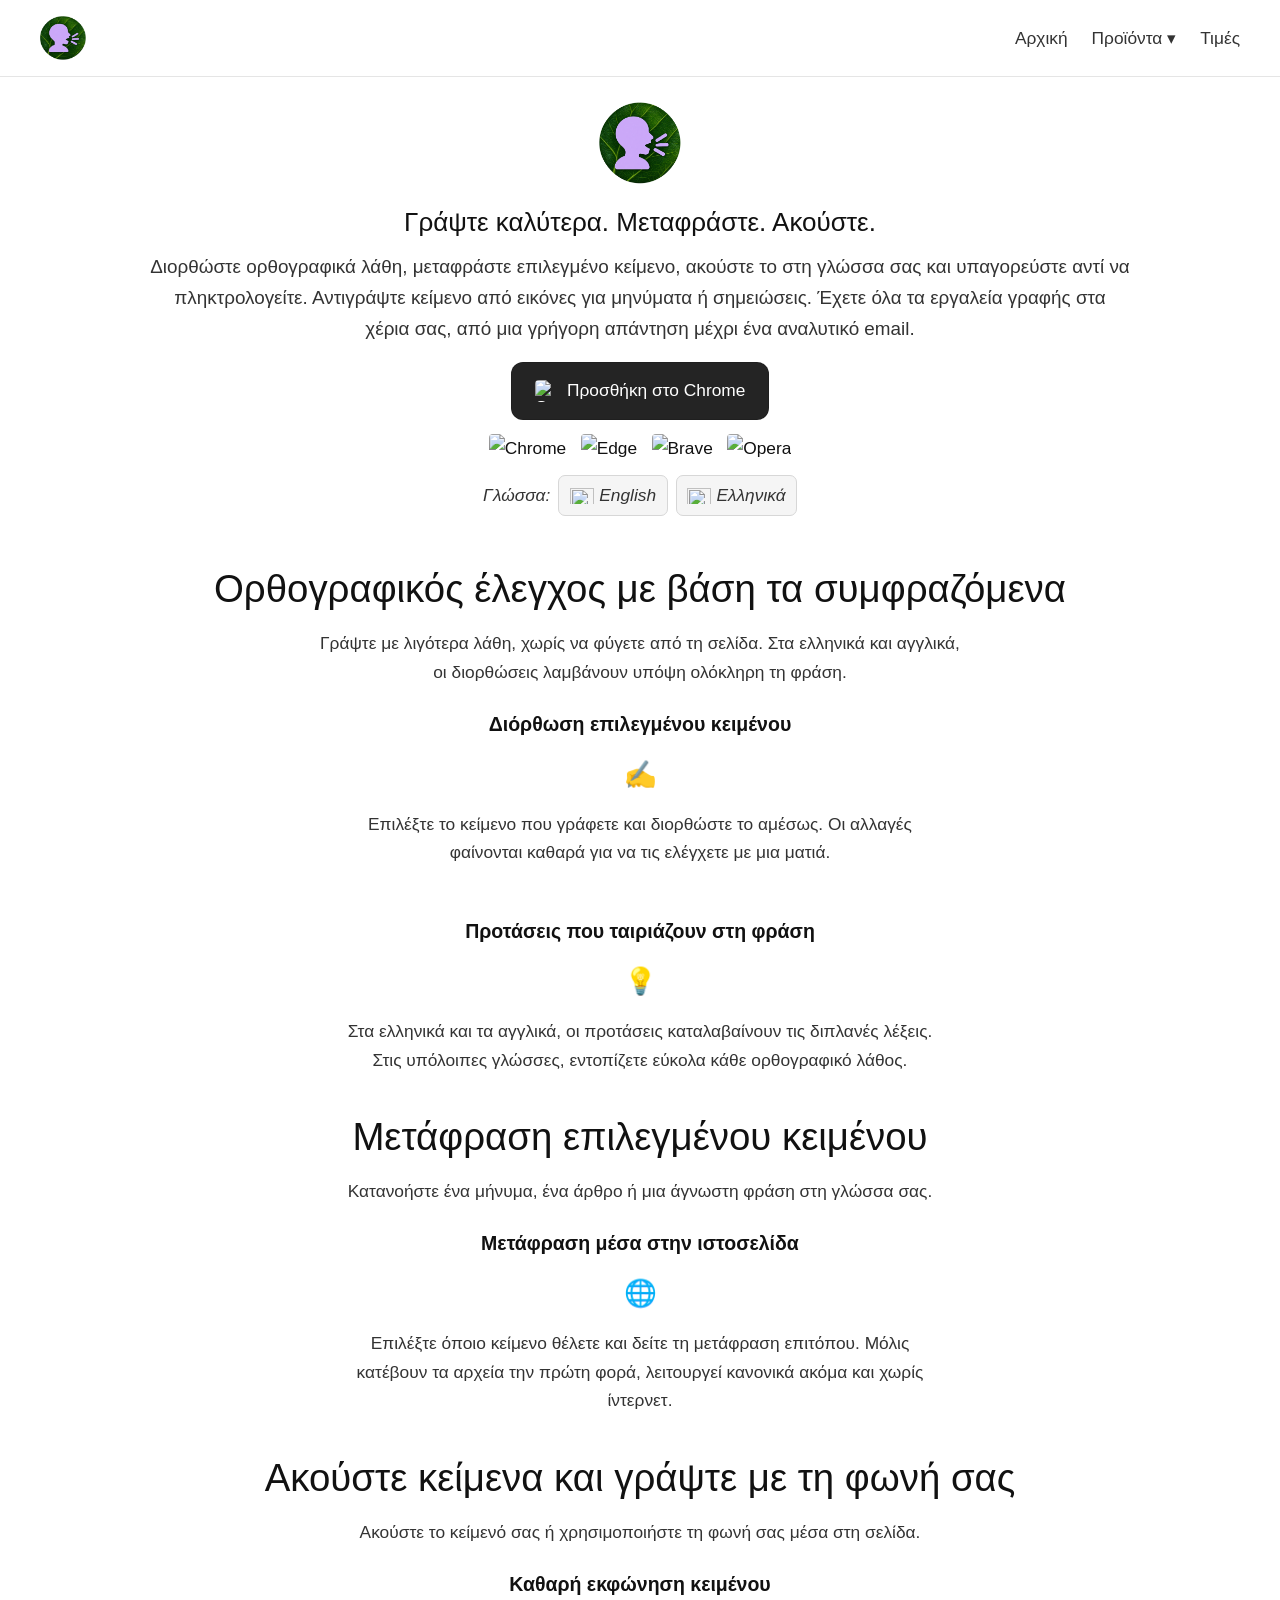
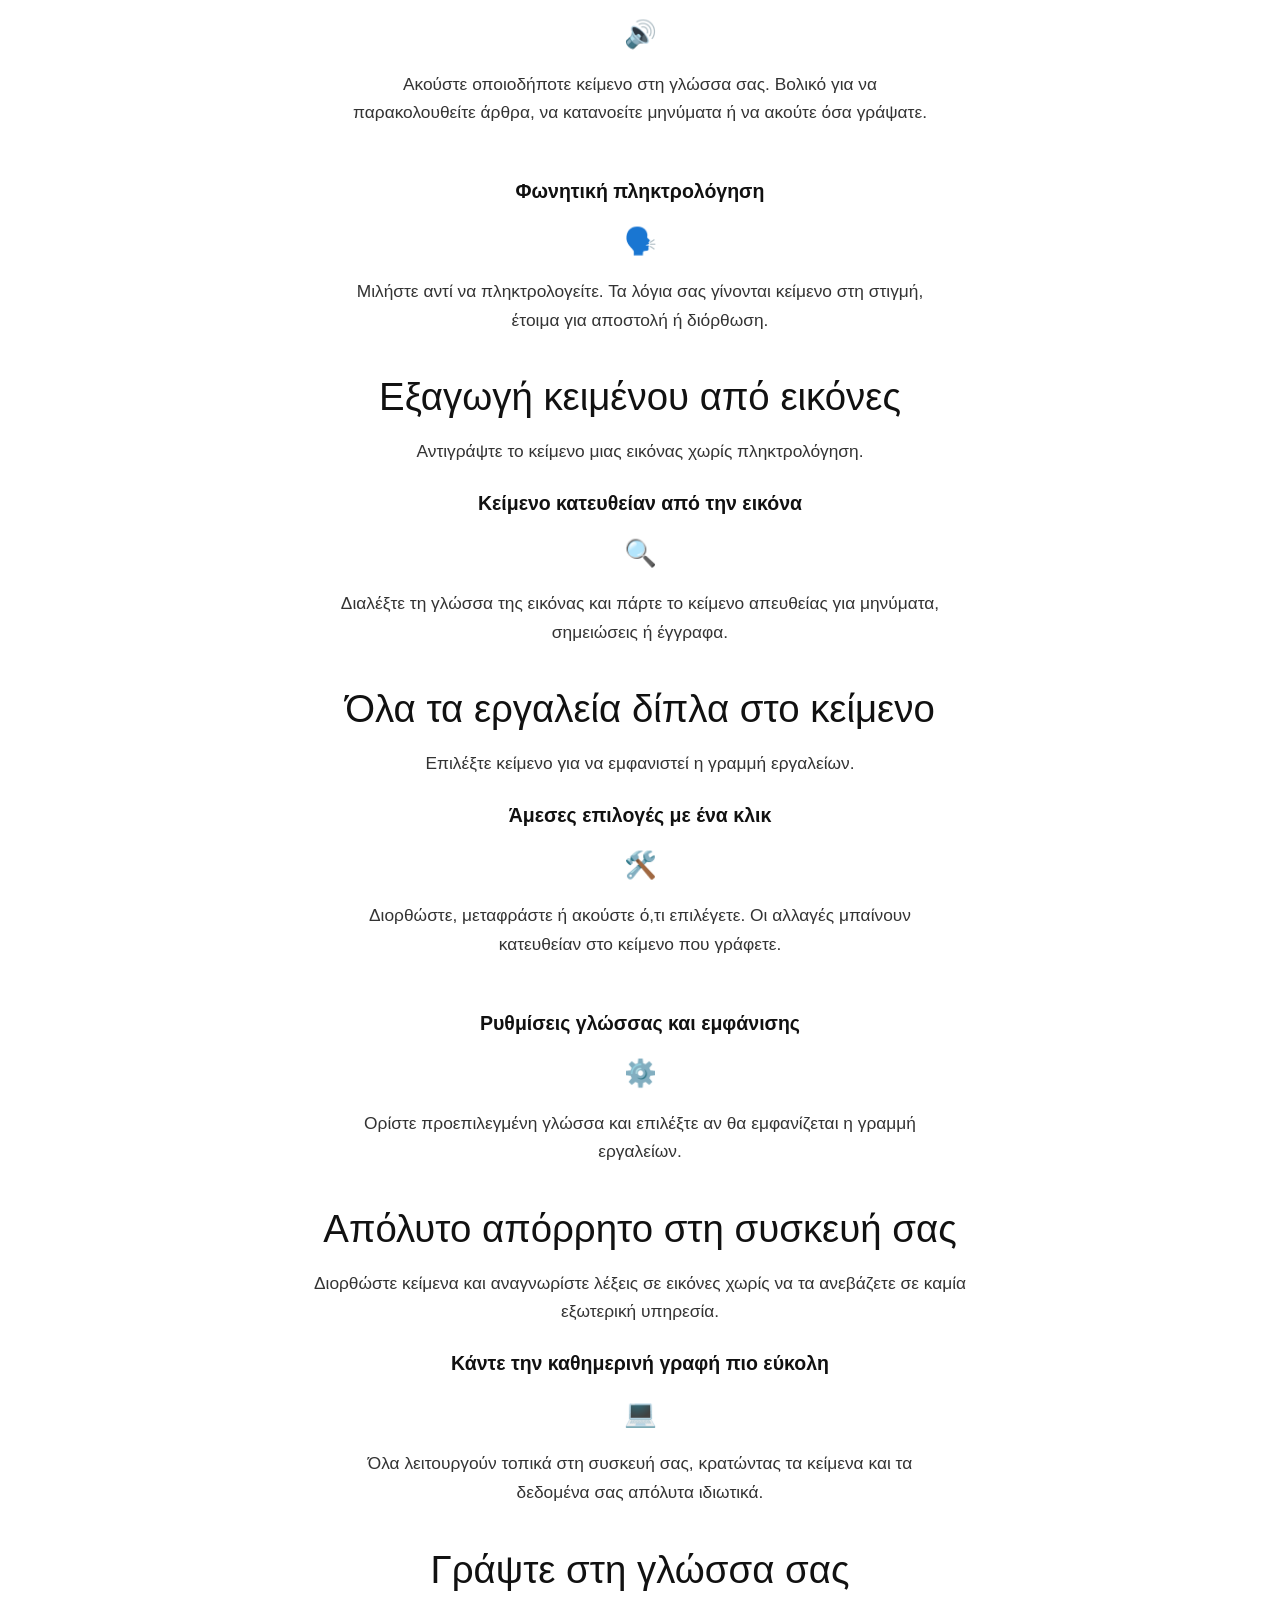
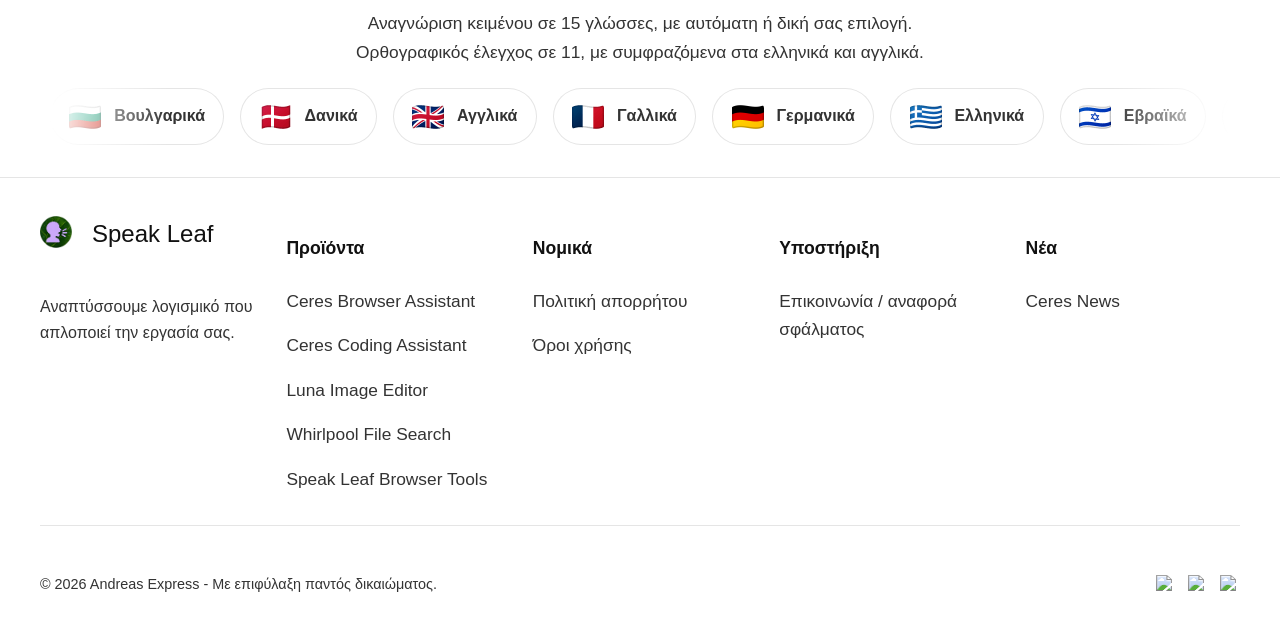
==== commit 1c373c96: "Update product links and rename Speak Leaf features for consistency" ====
--- a/index-el.html
+++ b/index-el.html
@@ -30,10 +30,10 @@
 			<a href="#products" class="nav-link dropdown-trigger" aria-haspopup="true" aria-expanded="false">Προϊόντα &#9662;</a>
 			<div class="dropdown-menu">
 <a href="https://ceres-assistant.com/ceres-browser/"><strong>Ceres Browser Assistant</strong></a>
-<a href="https://ceres-assistant.com/ceres-ide/"><strong>Ceres AI Coding Assistant</strong></a>
+<a href="https://ceres-assistant.com/ceres-ide/"><strong>Ceres Coding Assistant</strong></a>
 <a href="https://libandreas.github.io/luna-crop/index-el.html"><strong>Luna Image Editor</strong></a>
 <a href="https://libandreas.github.io/whirlpool/index-el.html"><strong>Whirlpool File Search</strong></a>
-<a href="index-el.html"><strong>Speak Leaf Grammar Checker</strong></a>
+<a href="index-el.html"><strong>Speak Leaf Browser Tools</strong></a>
 </div>
 			<a target="_blank" rel="noopener noreferrer" href="https://andreaspa.gumroad.com/l/speak-leaf" class="nav-link">Τιμές</a>
 
@@ -201,10 +201,10 @@
         <div class="footer-section">
             <h4>Προϊόντα</h4>
 <a href="https://ceres-assistant.com/ceres-browser/">Ceres Browser Assistant</a>
-<a href="https://ceres-assistant.com/ceres-ide/">Ceres AI Coding Assistant</a>
+<a href="https://ceres-assistant.com/ceres-ide/">Ceres Coding Assistant</a>
 <a href="https://libandreas.github.io/luna-crop/index-el.html">Luna Image Editor</a>
 <a href="https://libandreas.github.io/whirlpool/index-el.html">Whirlpool File Search</a>
-<a href="index-el.html">Speak Leaf Grammar Checker</a>
+<a href="index-el.html">Speak Leaf Browser Tools</a>
 </div>
 
         <div class="footer-section">
